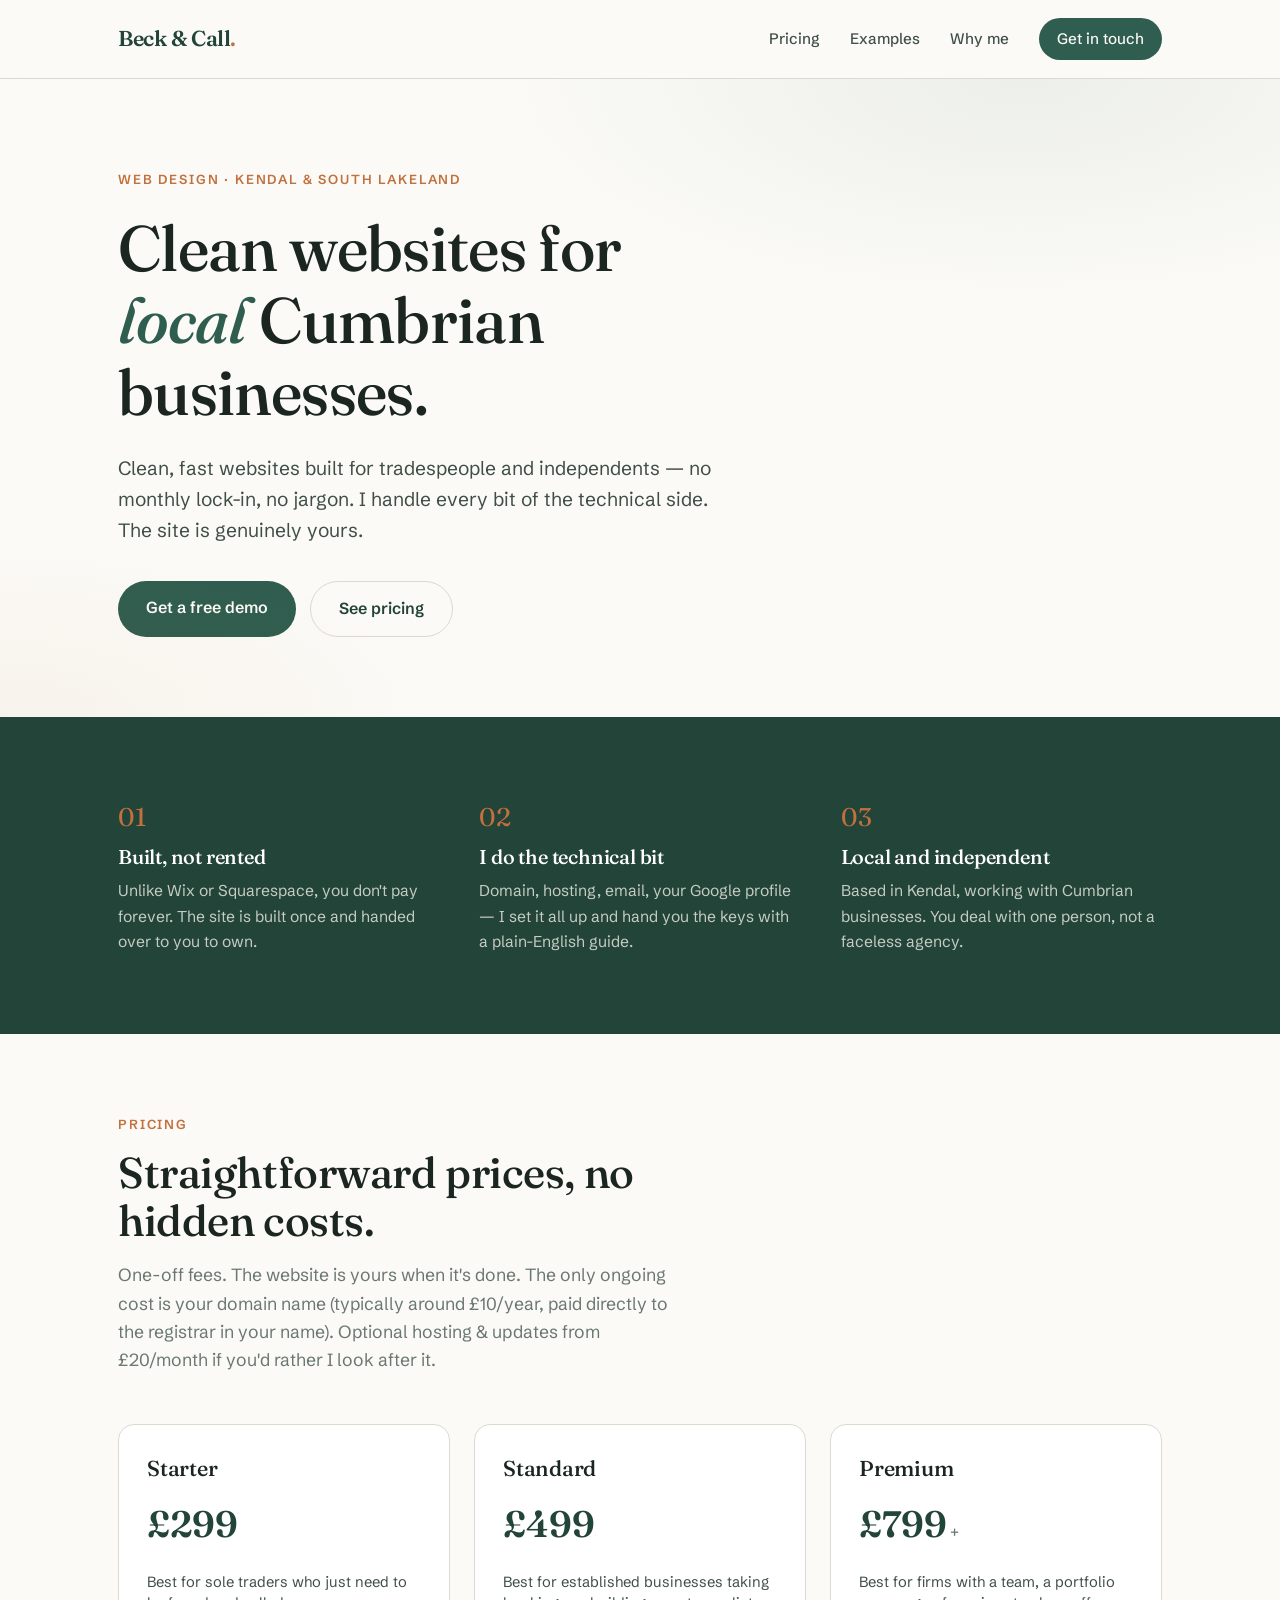
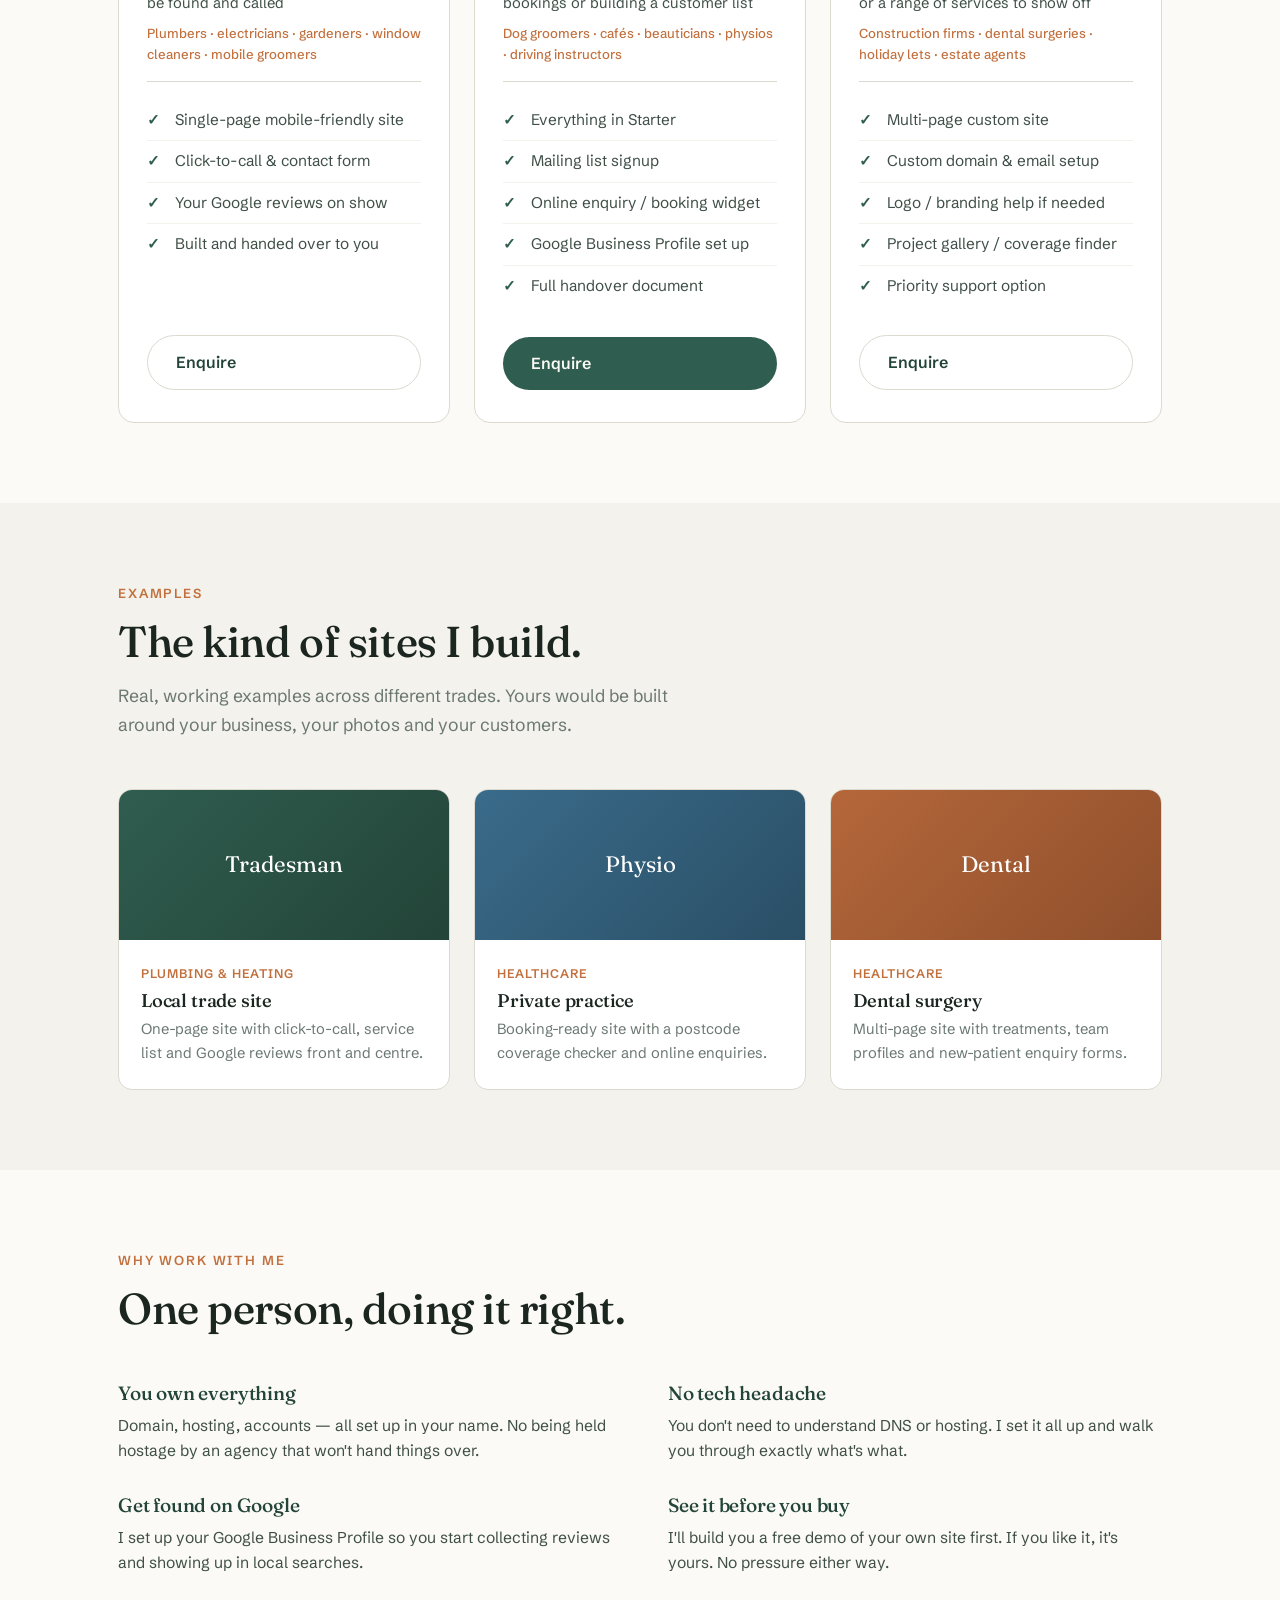
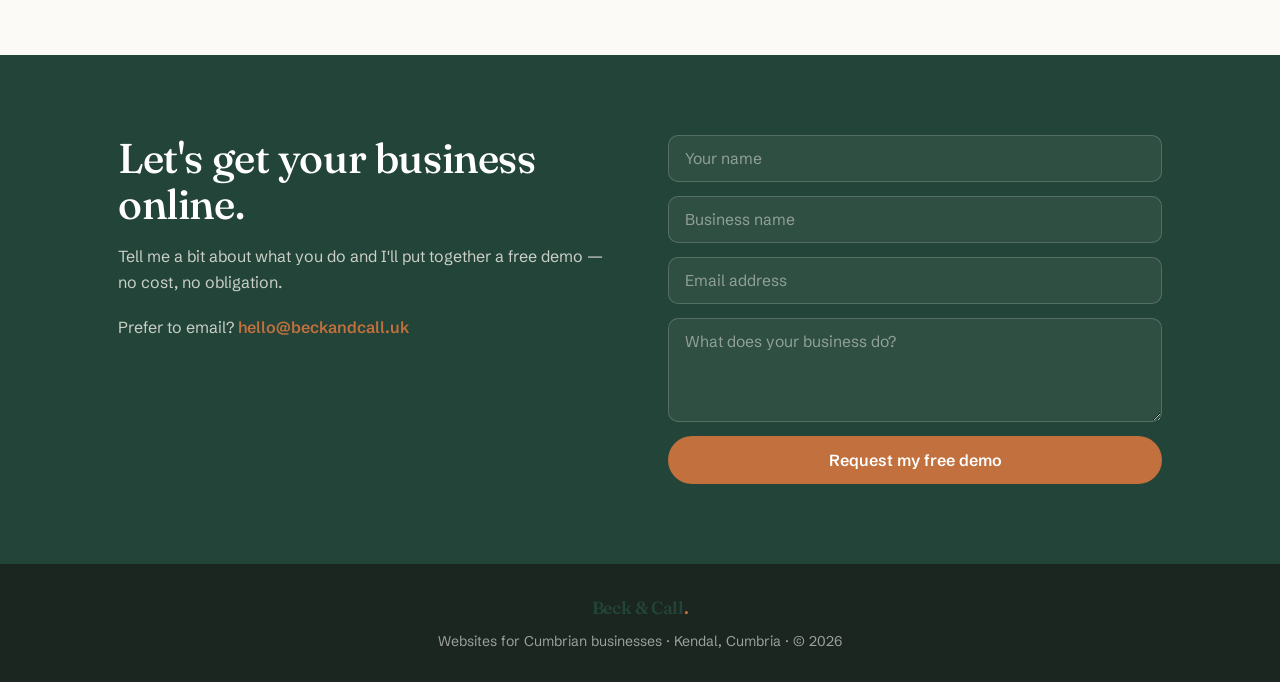
==== index.html @ ea6b113d "feat: deploy-ready for beckandcall.uk" ====
<!DOCTYPE html>
<html lang="en-GB">
<head>
<meta charset="UTF-8">
<meta name="viewport" content="width=device-width, initial-scale=1.0">
<title>Beck & Call — Websites for Cumbrian Businesses</title>
<link rel="preconnect" href="https://fonts.googleapis.com">
<link rel="preconnect" href="https://fonts.gstatic.com" crossorigin>
<link href="https://fonts.googleapis.com/css2?family=Fraunces:opsz,wght@9..144,400;9..144,500;9..144,600&family=Schibsted+Grotesk:wght@400;500;600&display=swap" rel="stylesheet">
<style>
  :root {
    --ink: #1c2620;
    --slate: #3f4f47;
    --stone: #6b7872;
    --mist: #f4f2ec;
    --paper: #fbfaf6;
    --moss: #2f5d4f;
    --moss-deep: #234438;
    --accent: #c2703d;
    --line: #dcd9cf;
  }
  * { margin: 0; padding: 0; box-sizing: border-box; }
  html { scroll-behavior: smooth; }
  body {
    font-family: 'Schibsted Grotesk', sans-serif;
    color: var(--ink);
    background: var(--paper);
    line-height: 1.6;
    -webkit-font-smoothing: antialiased;
  }
  .wrap { max-width: 1100px; margin: 0 auto; padding: 0 28px; }
  h1, h2, h3 { font-family: 'Fraunces', serif; font-weight: 500; line-height: 1.12; letter-spacing: -0.01em; }

  /* Nav */
  nav {
    position: sticky; top: 0; z-index: 50;
    background: rgba(251,250,246,0.86);
    backdrop-filter: blur(10px);
    border-bottom: 1px solid var(--line);
  }
  .nav-inner { display: flex; justify-content: space-between; align-items: center; padding: 18px 28px; max-width: 1100px; margin: 0 auto; }
  .logo { font-family: 'Fraunces', serif; font-size: 1.35rem; font-weight: 600; color: var(--moss-deep); letter-spacing: -0.02em; }
  .logo span { color: var(--accent); }
  .nav-links { display: flex; gap: 30px; align-items: center; }
  .nav-links a { color: var(--slate); text-decoration: none; font-size: 0.95rem; font-weight: 500; transition: color .2s; }
  .nav-links a:hover { color: var(--moss); }
  .nav-cta { background: var(--moss); color: var(--paper) !important; padding: 9px 18px; border-radius: 100px; }
  .nav-cta:hover { background: var(--moss-deep); color: #fff !important; }
  @media (max-width: 720px){ .nav-links a:not(.nav-cta){ display:none; } }

  /* Hero */
  .hero { padding: 90px 0 80px; position: relative; overflow: hidden; }
  .hero::before {
    content:''; position:absolute; inset:0;
    background:
      radial-gradient(ellipse 60% 50% at 80% 0%, rgba(47,93,79,0.07), transparent 70%),
      radial-gradient(ellipse 50% 40% at 0% 100%, rgba(194,112,61,0.06), transparent 70%);
    pointer-events:none;
  }
  .eyebrow { font-size: 0.82rem; font-weight: 600; letter-spacing: 0.14em; text-transform: uppercase; color: var(--accent); margin-bottom: 22px; }
  .hero h1 { font-size: clamp(2.4rem, 6vw, 4rem); max-width: 14ch; margin-bottom: 26px; color: var(--ink); }
  .hero h1 em { font-style: italic; color: var(--moss); }
  .hero p { font-size: 1.2rem; color: var(--slate); max-width: 52ch; margin-bottom: 36px; }
  .btn-row { display: flex; gap: 14px; flex-wrap: wrap; }
  .btn {
    display: inline-block; padding: 14px 28px; border-radius: 100px;
    font-weight: 600; font-size: 1rem; text-decoration: none; transition: all .2s; cursor: pointer; border: none;
  }
  .btn-primary { background: var(--moss); color: var(--paper); }
  .btn-primary:hover { background: var(--moss-deep); transform: translateY(-1px); }
  .btn-ghost { background: transparent; color: var(--moss-deep); border: 1.5px solid var(--line); }
  .btn-ghost:hover { border-color: var(--moss); }

  /* Section base */
  section { padding: 80px 0; }
  .section-head { max-width: 56ch; margin-bottom: 50px; }
  .section-head .eyebrow { margin-bottom: 14px; }
  .section-head h2 { font-size: clamp(1.9rem, 4vw, 2.7rem); margin-bottom: 16px; }
  .section-head p { font-size: 1.1rem; color: var(--stone); }

  /* Pitch strip */
  .pitch { background: var(--moss-deep); color: var(--mist); }
  .pitch .grid { display: grid; grid-template-columns: repeat(3, 1fr); gap: 40px; }
  .pitch h3 { font-size: 1.25rem; color: #fff; margin-bottom: 10px; }
  .pitch p { color: rgba(244,242,236,0.78); font-size: 0.98rem; }
  .pitch .num { font-family:'Fraunces',serif; font-size: 1.6rem; color: var(--accent); margin-bottom: 8px; display:block; }
  @media (max-width: 720px){ .pitch .grid{ grid-template-columns:1fr; gap:30px; } }

  /* Tiers */
  .tiers { display: grid; grid-template-columns: repeat(3,1fr); gap: 24px; }
  .tier {
    background: #fff; border: 1px solid var(--line); border-radius: 16px; padding: 32px 28px;
    display: flex; flex-direction: column; transition: transform .2s, box-shadow .2s;
  }
  .tier:hover { transform: translateY(-4px); box-shadow: 0 18px 40px -22px rgba(35,68,56,0.4); }
  .tier h3 { font-size: 1.35rem; margin-bottom: 6px; }
  .tier .price { font-family:'Fraunces',serif; font-size: 2.3rem; font-weight:600; color: var(--moss-deep); margin: 8px 0 4px; }
  .tier .price small { font-size: 0.9rem; color: var(--stone); font-family:'Schibsted Grotesk',sans-serif; font-weight:500; }
  .tier .best-for { font-size: 0.92rem; color: var(--slate); margin: 14px 0 8px; line-height:1.45; }
  .tier .examples-line { font-size: 0.82rem; color: var(--accent); font-weight:500; padding-bottom: 16px; border-bottom: 1px solid var(--line); }
  .tier ul { list-style: none; margin: 18px 0 28px; flex-grow:1; }
  .tier li { padding: 8px 0 8px 28px; position: relative; font-size: 0.96rem; color: var(--slate); border-bottom: 1px solid var(--mist); }
  .tier li:last-child { border-bottom: none; }
  .tier li::before { content:'✓'; position:absolute; left:0; color: var(--moss); font-weight:700; }
  @media (max-width: 860px){ .tiers{ grid-template-columns:1fr; } }

  /* Examples */
  .examples { background: var(--mist); }
  .ex-grid { display: grid; grid-template-columns: repeat(3,1fr); gap: 24px; }
  .ex {
    background:#fff; border-radius:14px; overflow:hidden; border:1px solid var(--line);
    text-decoration:none; color:inherit; transition: transform .2s, box-shadow .2s;
  }
  .ex:hover { transform: translateY(-4px); box-shadow: 0 18px 40px -22px rgba(35,68,56,0.4); }
  .ex .thumb { height: 150px; display:flex; align-items:center; justify-content:center; font-family:'Fraunces',serif; font-size:1.4rem; color:#fff; }
  .ex:nth-child(1) .thumb { background: linear-gradient(135deg, #2f5d4f, #234438); }
  .ex:nth-child(2) .thumb { background: linear-gradient(135deg, #3a6b8a, #2a4f66); }
  .ex:nth-child(3) .thumb { background: linear-gradient(135deg, #b5673a, #8f4f2c); }
  .ex .body { padding: 20px 22px 24px; }
  .ex .tag { font-size:0.78rem; font-weight:600; letter-spacing:0.08em; text-transform:uppercase; color:var(--accent); }
  .ex h3 { font-size:1.15rem; margin:6px 0 6px; }
  .ex p { font-size:0.92rem; color:var(--stone); }
  @media (max-width: 860px){ .ex-grid{ grid-template-columns:1fr; } }

  /* Why me */
  .why-grid { display:grid; grid-template-columns: repeat(2,1fr); gap: 32px 56px; }
  .why-item h3 { font-size:1.2rem; margin-bottom:8px; color:var(--moss-deep); }
  .why-item p { color: var(--slate); font-size:0.98rem; }
  @media (max-width: 720px){ .why-grid{ grid-template-columns:1fr; } }

  /* Contact */
  .contact { background: var(--moss-deep); color: var(--mist); }
  .contact-inner { display:grid; grid-template-columns: 1fr 1fr; gap: 56px; align-items:start; }
  .contact h2 { color:#fff; font-size: clamp(1.9rem,4vw,2.6rem); margin-bottom:16px; }
  .contact p { color: rgba(244,242,236,0.8); margin-bottom: 20px; }
  .contact a.mail { color: var(--accent); text-decoration:none; font-weight:600; }
  form { display:flex; flex-direction:column; gap:14px; }
  form input, form textarea {
    background: rgba(255,255,255,0.06); border:1px solid rgba(255,255,255,0.18); border-radius:10px;
    padding:13px 16px; color:#fff; font-family:inherit; font-size:0.98rem;
  }
  form input::placeholder, form textarea::placeholder { color: rgba(244,242,236,0.5); }
  form input:focus, form textarea:focus { outline:none; border-color: var(--accent); }
  form button { background: var(--accent); color:#fff; padding:14px; border:none; border-radius:100px; font-weight:600; font-size:1rem; cursor:pointer; font-family:inherit; transition: background .2s; }
  form button:hover { background:#a85c2f; }
  @media (max-width: 720px){ .contact-inner{ grid-template-columns:1fr; gap:36px; } }

  footer { background: var(--ink); color: rgba(244,242,236,0.6); text-align:center; padding: 30px; font-size:0.88rem; }
  footer .logo { font-size:1.1rem; display:block; margin-bottom:8px; }
</style>
</head>
<body>

<nav>
  <div class="nav-inner">
    <div class="logo">Beck &amp; Call<span>.</span></div>
    <div class="nav-links">
      <a href="#pricing">Pricing</a>
      <a href="#work">Examples</a>
      <a href="#why">Why me</a>
      <a href="#contact" class="nav-cta">Get in touch</a>
    </div>
  </div>
</nav>

<header class="hero">
  <div class="wrap">
    <div class="eyebrow">Web design · Kendal &amp; South Lakeland</div>
    <h1>Clean websites for <em>local</em> Cumbrian businesses.</h1>
    <p>Clean, fast websites built for tradespeople and independents — no monthly lock-in, no jargon. I handle every bit of the technical side. The site is genuinely yours.</p>
    <div class="btn-row">
      <a href="#contact" class="btn btn-primary">Get a free demo</a>
      <a href="#pricing" class="btn btn-ghost">See pricing</a>
    </div>
  </div>
</header>

<section class="pitch">
  <div class="wrap">
    <div class="grid">
      <div>
        <span class="num">01</span>
        <h3>Built, not rented</h3>
        <p>Unlike Wix or Squarespace, you don't pay forever. The site is built once and handed over to you to own.</p>
      </div>
      <div>
        <span class="num">02</span>
        <h3>I do the technical bit</h3>
        <p>Domain, hosting, email, your Google profile — I set it all up and hand you the keys with a plain-English guide.</p>
      </div>
      <div>
        <span class="num">03</span>
        <h3>Local and independent</h3>
        <p>Based in Kendal, working with Cumbrian businesses. You deal with one person, not a faceless agency.</p>
      </div>
    </div>
  </div>
</section>

<section id="pricing">
  <div class="wrap">
    <div class="section-head">
      <div class="eyebrow">Pricing</div>
      <h2>Straightforward prices, no hidden costs.</h2>
      <p>One-off fees. The website is yours when it's done. The only ongoing cost is your domain name (typically around £10/year, paid directly to the registrar in your name). Optional hosting &amp; updates from £20/month if you'd rather I look after it.</p>
    </div>
    <div class="tiers">
      <div class="tier">
        <h3>Starter</h3>
        <div class="price">£299</div>
        <div class="best-for">Best for sole traders who just need to be found and called</div>
        <p class="examples-line">Plumbers · electricians · gardeners · window cleaners · mobile groomers</p>
        <ul>
          <li>Single-page mobile-friendly site</li>
          <li>Click-to-call &amp; contact form</li>
          <li>Your Google reviews on show</li>
          <li>Built and handed over to you</li>
        </ul>
        <a href="#contact" class="btn btn-ghost">Enquire</a>
      </div>
      <div class="tier">
        <h3>Standard</h3>
        <div class="price">£499</div>
        <div class="best-for">Best for established businesses taking bookings or building a customer list</div>
        <p class="examples-line">Dog groomers · cafés · beauticians · physios · driving instructors</p>
        <ul>
          <li>Everything in Starter</li>
          <li>Mailing list signup</li>
          <li>Online enquiry / booking widget</li>
          <li>Google Business Profile set up</li>
          <li>Full handover document</li>
        </ul>
        <a href="#contact" class="btn btn-primary">Enquire</a>
      </div>
      <div class="tier">
        <h3>Premium</h3>
        <div class="price">£799<small> +</small></div>
        <div class="best-for">Best for firms with a team, a portfolio or a range of services to show off</div>
        <p class="examples-line">Construction firms · dental surgeries · holiday lets · estate agents</p>
        <ul>
          <li>Multi-page custom site</li>
          <li>Custom domain &amp; email setup</li>
          <li>Logo / branding help if needed</li>
          <li>Project gallery / coverage finder</li>
          <li>Priority support option</li>
        </ul>
        <a href="#contact" class="btn btn-ghost">Enquire</a>
      </div>
    </div>
  </div>
</section>

<section id="work" class="examples">
  <div class="wrap">
    <div class="section-head">
      <div class="eyebrow">Examples</div>
      <h2>The kind of sites I build.</h2>
      <p>Real, working examples across different trades. Yours would be built around your business, your photos and your customers.</p>
    </div>
    <div class="ex-grid">
      <a href="#" class="ex">
        <div class="thumb">Tradesman</div>
        <div class="body">
          <span class="tag">Plumbing &amp; Heating</span>
          <h3>Local trade site</h3>
          <p>One-page site with click-to-call, service list and Google reviews front and centre.</p>
        </div>
      </a>
      <a href="https://homestepphysio.co.uk" class="ex">
        <div class="thumb">Physio</div>
        <div class="body">
          <span class="tag">Healthcare</span>
          <h3>Private practice</h3>
          <p>Booking-ready site with a postcode coverage checker and online enquiries.</p>
        </div>
      </a>
      <a href="#" class="ex">
        <div class="thumb">Dental</div>
        <div class="body">
          <span class="tag">Healthcare</span>
          <h3>Dental surgery</h3>
          <p>Multi-page site with treatments, team profiles and new-patient enquiry forms.</p>
        </div>
      </a>
    </div>
  </div>
</section>

<section id="why">
  <div class="wrap">
    <div class="section-head">
      <div class="eyebrow">Why work with me</div>
      <h2>One person, doing it right.</h2>
    </div>
    <div class="why-grid">
      <div class="why-item">
        <h3>You own everything</h3>
        <p>Domain, hosting, accounts — all set up in your name. No being held hostage by an agency that won't hand things over.</p>
      </div>
      <div class="why-item">
        <h3>No tech headache</h3>
        <p>You don't need to understand DNS or hosting. I set it all up and walk you through exactly what's what.</p>
      </div>
      <div class="why-item">
        <h3>Get found on Google</h3>
        <p>I set up your Google Business Profile so you start collecting reviews and showing up in local searches.</p>
      </div>
      <div class="why-item">
        <h3>See it before you buy</h3>
        <p>I'll build you a free demo of your own site first. If you like it, it's yours. No pressure either way.</p>
      </div>
    </div>
  </div>
</section>

<section id="contact" class="contact">
  <div class="wrap">
    <div class="contact-inner">
      <div>
        <h2>Let's get your business online.</h2>
        <p>Tell me a bit about what you do and I'll put together a free demo — no cost, no obligation.</p>
        <p>Prefer to email? <a href="mailto:hello@beckandcall.uk" class="mail">hello@beckandcall.uk</a></p>
      </div>
      <form action="https://formspree.io/f/mjgzqvgj" method="POST">
        <input type="text" name="name" placeholder="Your name" required>
        <input type="text" name="business" placeholder="Business name" required>
        <input type="email" name="email" placeholder="Email address" required>
        <textarea name="message" rows="4" placeholder="What does your business do?" required></textarea>
        <button type="submit">Request my free demo</button>
      </form>
    </div>
  </div>
</section>

<footer>
  <span class="logo">Beck &amp; Call<span style="color:var(--accent)">.</span></span>
  Websites for Cumbrian businesses · Kendal, Cumbria · © 2026
</footer>

</body>
</html>
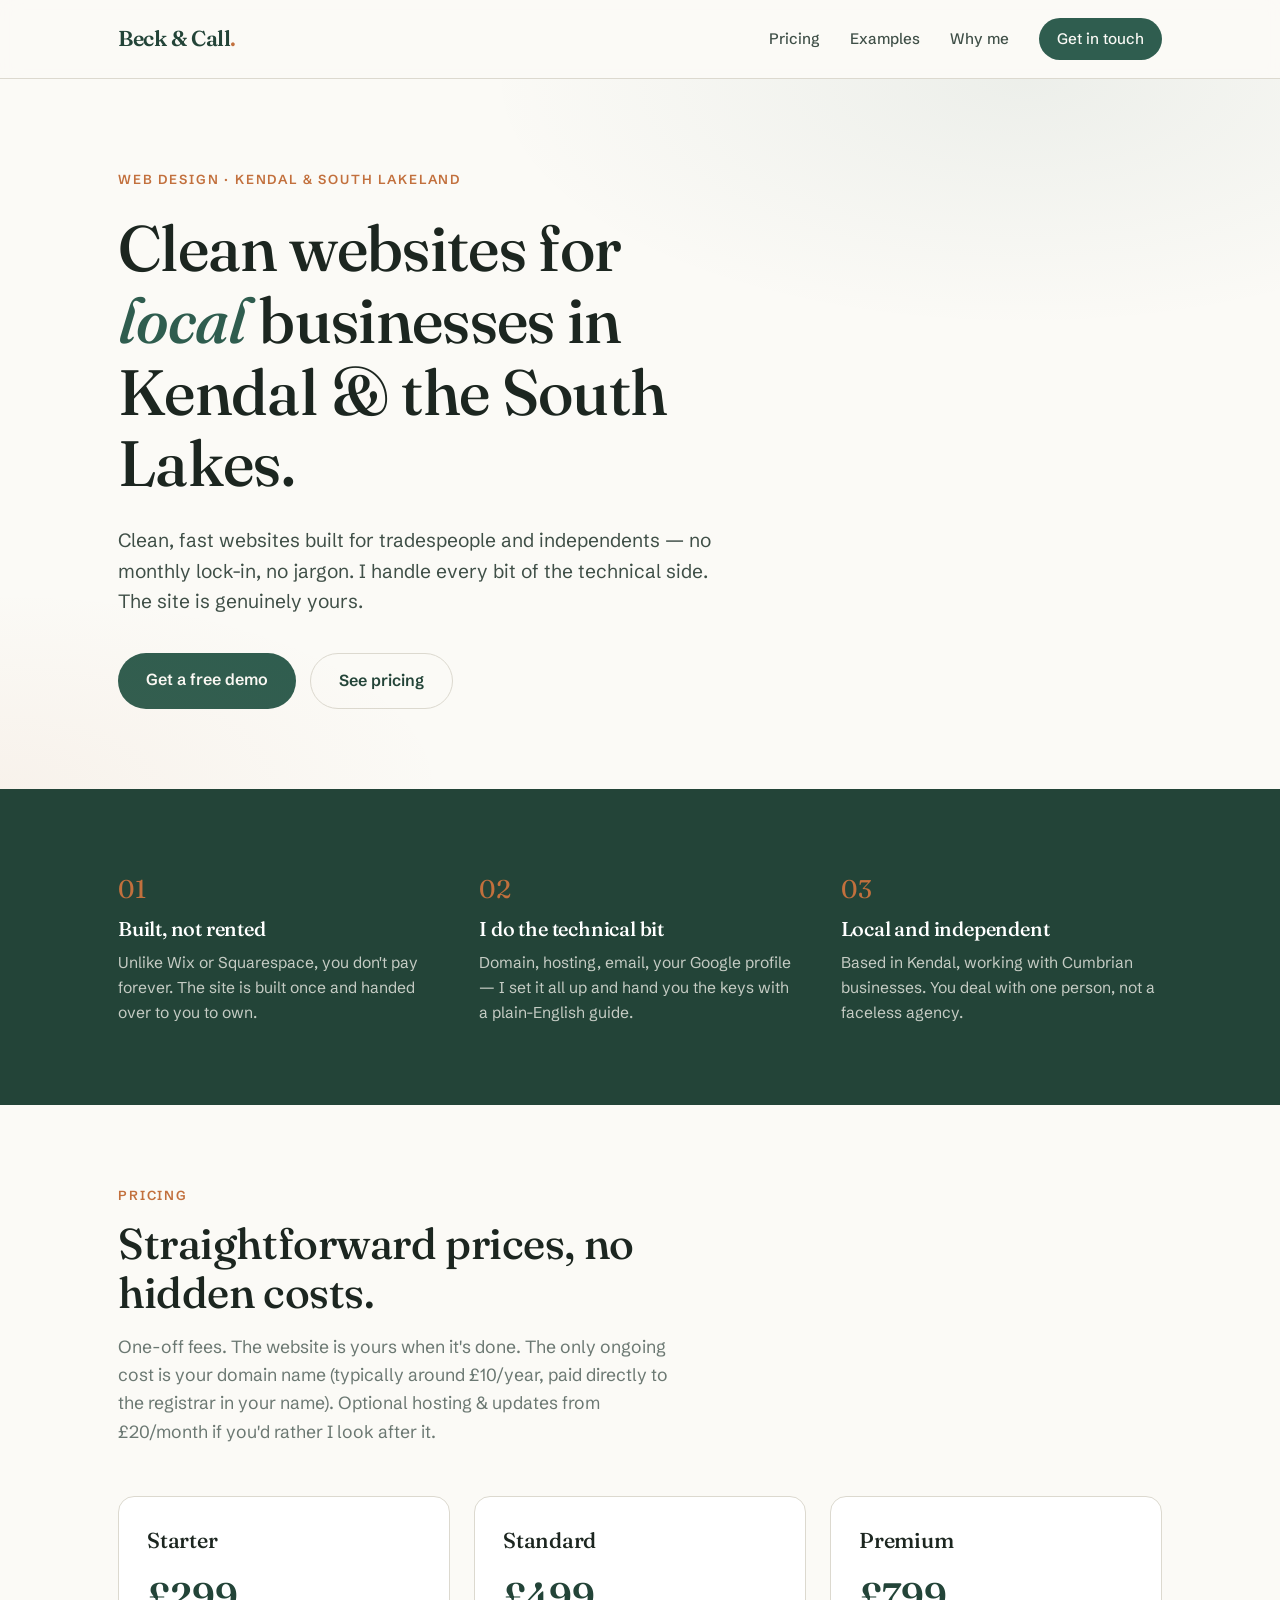
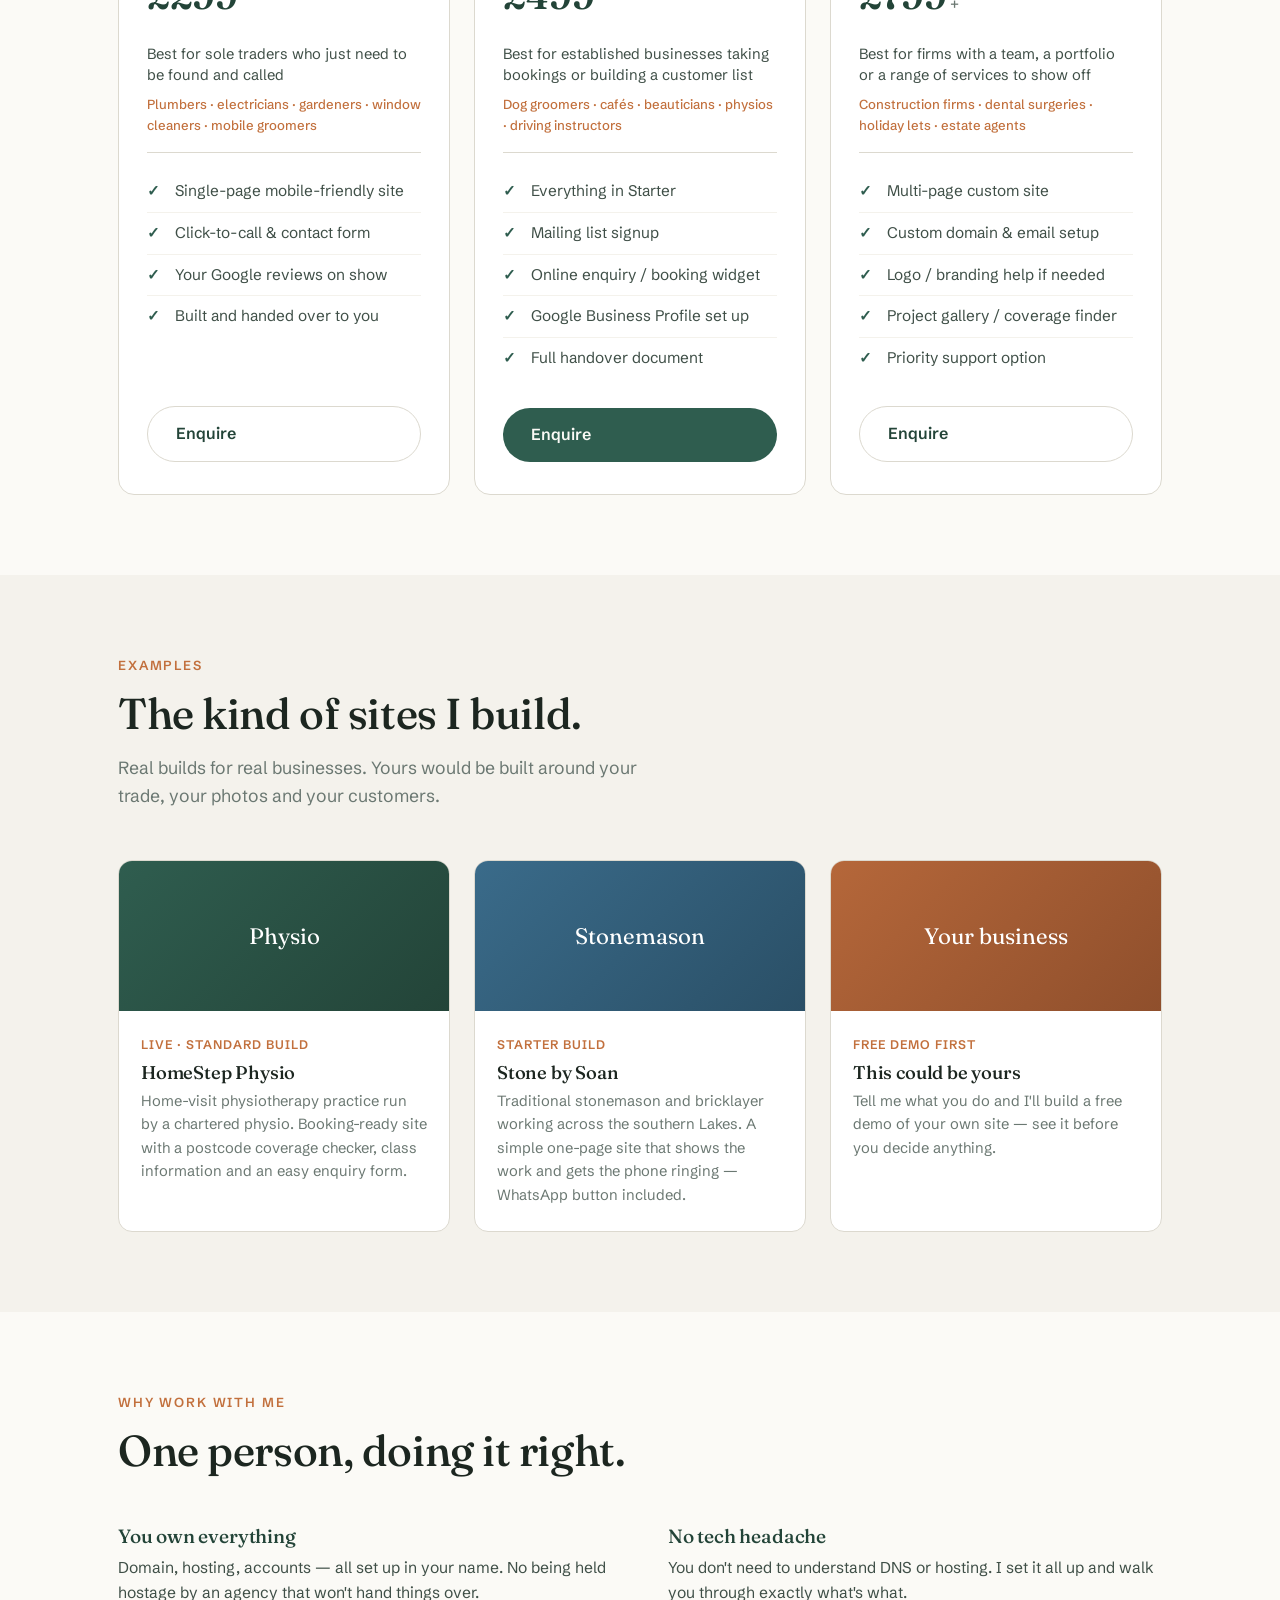
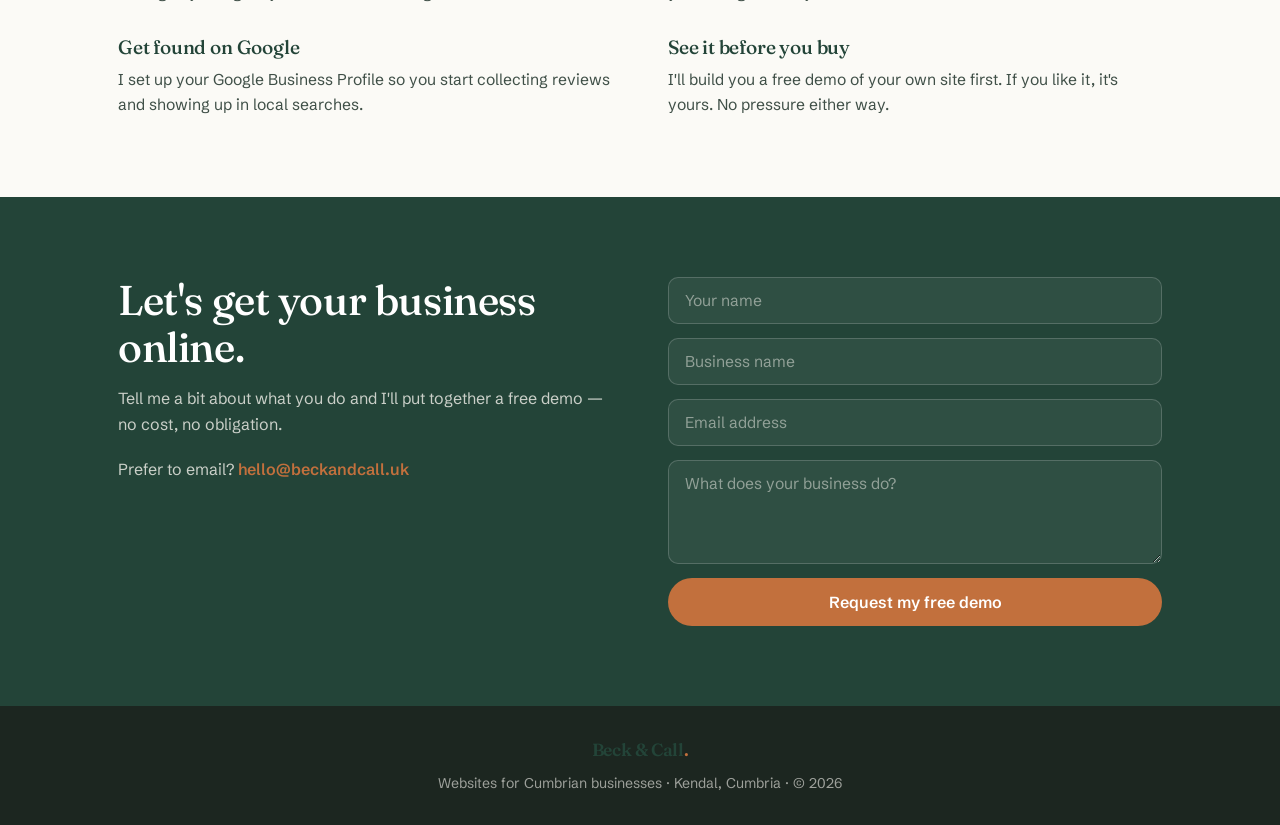
==== commit a05fa72e: "feat: real client examples + local-search metadata, sitemap, robots HomeStep Physio (live) and Stone" ====
--- a/index.html
+++ b/index.html
@@ -3,7 +3,38 @@
 <head>
 <meta charset="UTF-8">
 <meta name="viewport" content="width=device-width, initial-scale=1.0">
-<title>Beck & Call — Websites for Cumbrian Businesses</title>
+<title>Web Designer in Kendal — Small Business Websites | Beck & Call</title>
+<meta name="description" content="Independent web designer in Kendal building clean, fast websites for small businesses across South Lakeland and Cumbria. One-off prices from £299, no monthly lock-in — the site is yours to keep.">
+
+<!-- Open Graph / Twitter (no og:image yet — see session report open items) -->
+<meta property="og:type" content="website">
+<meta property="og:url" content="https://beckandcall.uk/">
+<meta property="og:site_name" content="Beck &amp; Call">
+<meta property="og:title" content="Web Designer in Kendal — Small Business Websites | Beck &amp; Call">
+<meta property="og:description" content="Clean, fast websites for small businesses across Kendal, South Lakeland and Cumbria. One-off prices, no monthly lock-in — the site is yours to keep.">
+<meta property="og:locale" content="en_GB">
+<meta name="twitter:card" content="summary">
+
+<script type="application/ld+json">
+{
+  "@context": "https://schema.org",
+  "@type": "ProfessionalService",
+  "name": "Beck & Call",
+  "description": "Independent web design for small local businesses — clean, fast websites built once and handed over to you to own outright.",
+  "url": "https://beckandcall.uk/",
+  "email": "hello@beckandcall.uk",
+  "priceRange": "£299-£799+",
+  "address": {
+    "@type": "PostalAddress",
+    "addressLocality": "Kendal",
+    "addressRegion": "Cumbria",
+    "addressCountry": "GB"
+  },
+  "areaServed": ["Kendal", "South Lakeland", "Cumbria"],
+  "serviceType": ["Web design", "Small business websites", "Google Business Profile setup"]
+}
+</script>
+
 <link rel="preconnect" href="https://fonts.googleapis.com">
 <link rel="preconnect" href="https://fonts.gstatic.com" crossorigin>
 <link href="https://fonts.googleapis.com/css2?family=Fraunces:opsz,wght@9..144,400;9..144,500;9..144,600&family=Schibsted+Grotesk:wght@400;500;600&display=swap" rel="stylesheet">
@@ -166,7 +197,7 @@
 <header class="hero">
   <div class="wrap">
     <div class="eyebrow">Web design · Kendal &amp; South Lakeland</div>
-    <h1>Clean websites for <em>local</em> Cumbrian businesses.</h1>
+    <h1>Clean websites for <em>local</em> businesses in Kendal &amp; the South Lakes.</h1>
     <p>Clean, fast websites built for tradespeople and independents — no monthly lock-in, no jargon. I handle every bit of the technical side. The site is genuinely yours.</p>
     <div class="btn-row">
       <a href="#contact" class="btn btn-primary">Get a free demo</a>
@@ -255,31 +286,31 @@
     <div class="section-head">
       <div class="eyebrow">Examples</div>
       <h2>The kind of sites I build.</h2>
-      <p>Real, working examples across different trades. Yours would be built around your business, your photos and your customers.</p>
+      <p>Real builds for real businesses. Yours would be built around your trade, your photos and your customers.</p>
     </div>
     <div class="ex-grid">
-      <a href="#" class="ex">
-        <div class="thumb">Tradesman</div>
+      <a href="https://homestepphysio.co.uk" class="ex" target="_blank" rel="noopener">
+        <div class="thumb">Physio</div>
         <div class="body">
-          <span class="tag">Plumbing &amp; Heating</span>
-          <h3>Local trade site</h3>
-          <p>One-page site with click-to-call, service list and Google reviews front and centre.</p>
+          <span class="tag">Live · Standard build</span>
+          <h3>HomeStep Physio</h3>
+          <p>Home-visit physiotherapy practice run by a chartered physio. Booking-ready site with a postcode coverage checker, class information and an easy enquiry form.</p>
         </div>
       </a>
-      <a href="https://homestepphysio.co.uk" class="ex">
-        <div class="thumb">Physio</div>
+      <div class="ex">
+        <div class="thumb">Stonemason</div>
         <div class="body">
-          <span class="tag">Healthcare</span>
-          <h3>Private practice</h3>
-          <p>Booking-ready site with a postcode coverage checker and online enquiries.</p>
+          <span class="tag">Starter build</span>
+          <h3>Stone by Soan</h3>
+          <p>Traditional stonemason and bricklayer working across the southern Lakes. A simple one-page site that shows the work and gets the phone ringing — WhatsApp button included.</p>
         </div>
-      </a>
-      <a href="#" class="ex">
-        <div class="thumb">Dental</div>
+      </div>
+      <a href="#contact" class="ex">
+        <div class="thumb">Your business</div>
         <div class="body">
-          <span class="tag">Healthcare</span>
-          <h3>Dental surgery</h3>
-          <p>Multi-page site with treatments, team profiles and new-patient enquiry forms.</p>
+          <span class="tag">Free demo first</span>
+          <h3>This could be yours</h3>
+          <p>Tell me what you do and I'll build a free demo of your own site — see it before you decide anything.</p>
         </div>
       </a>
     </div>
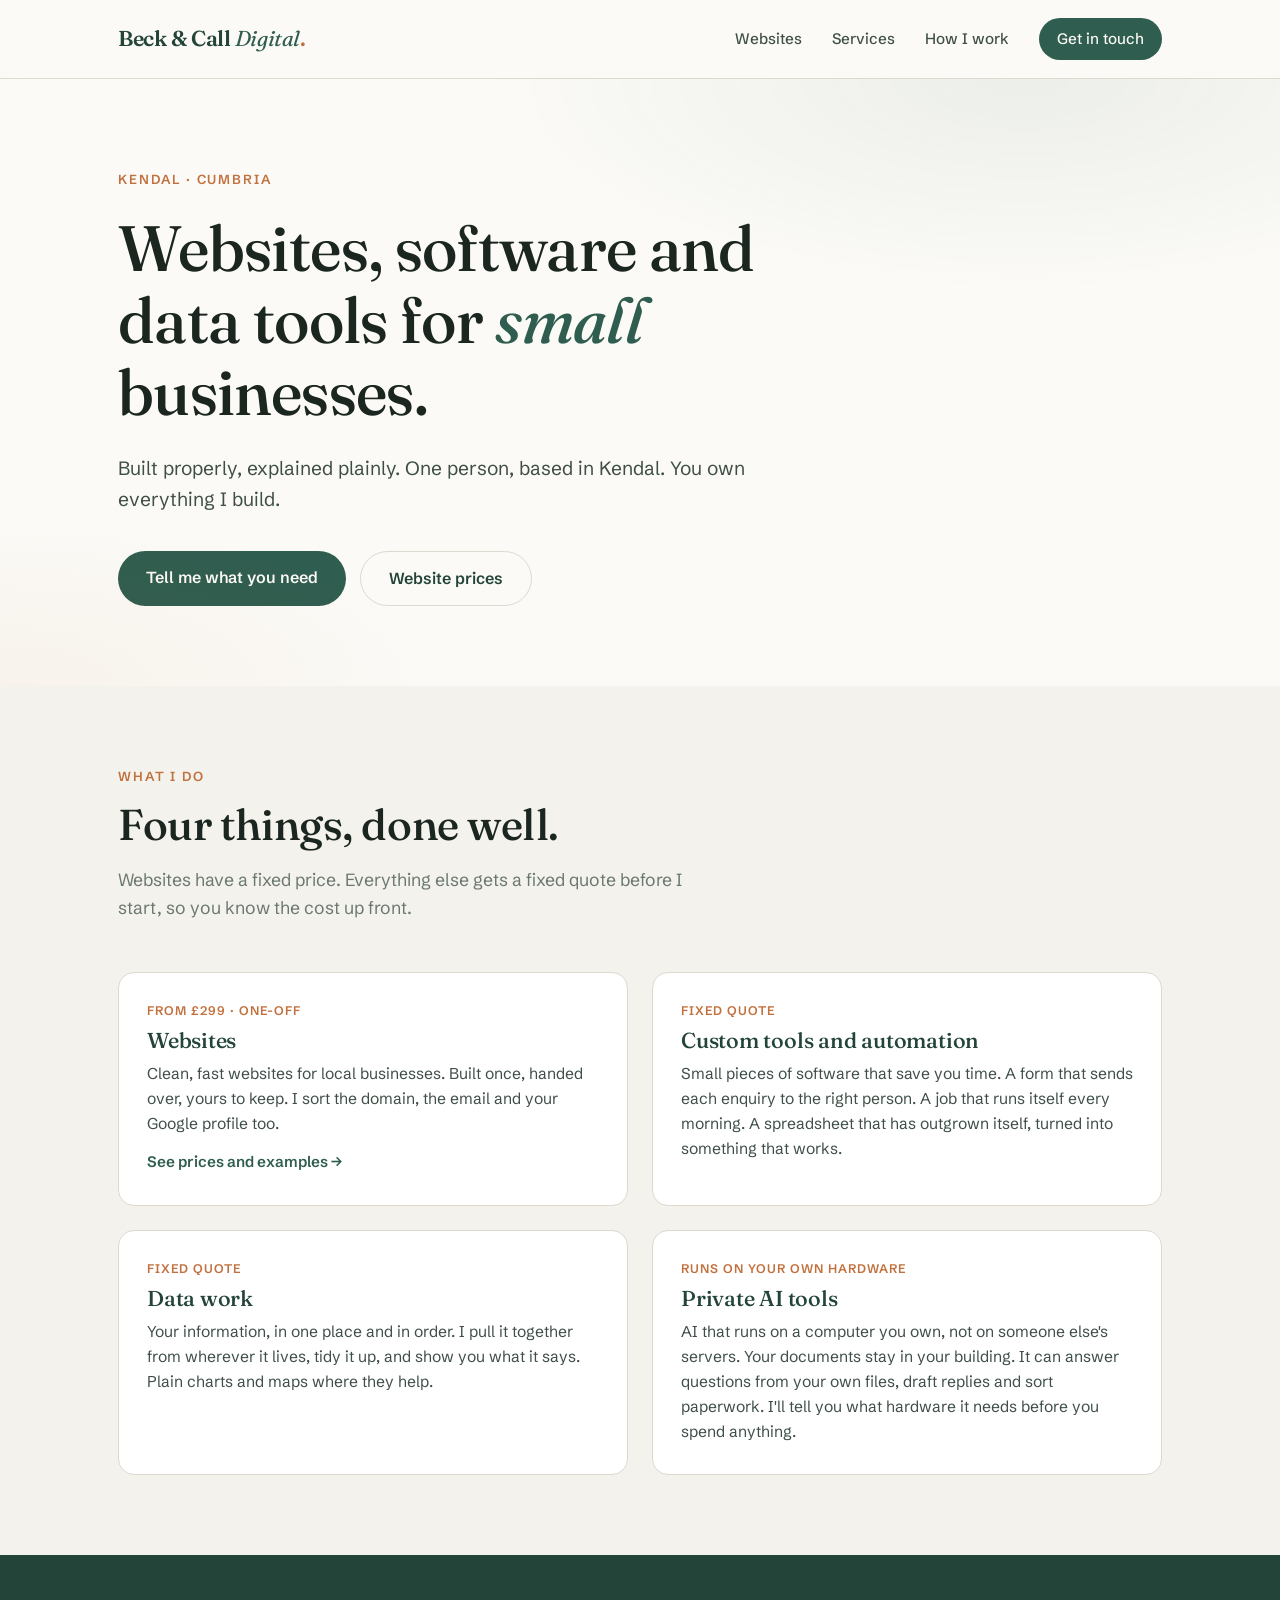
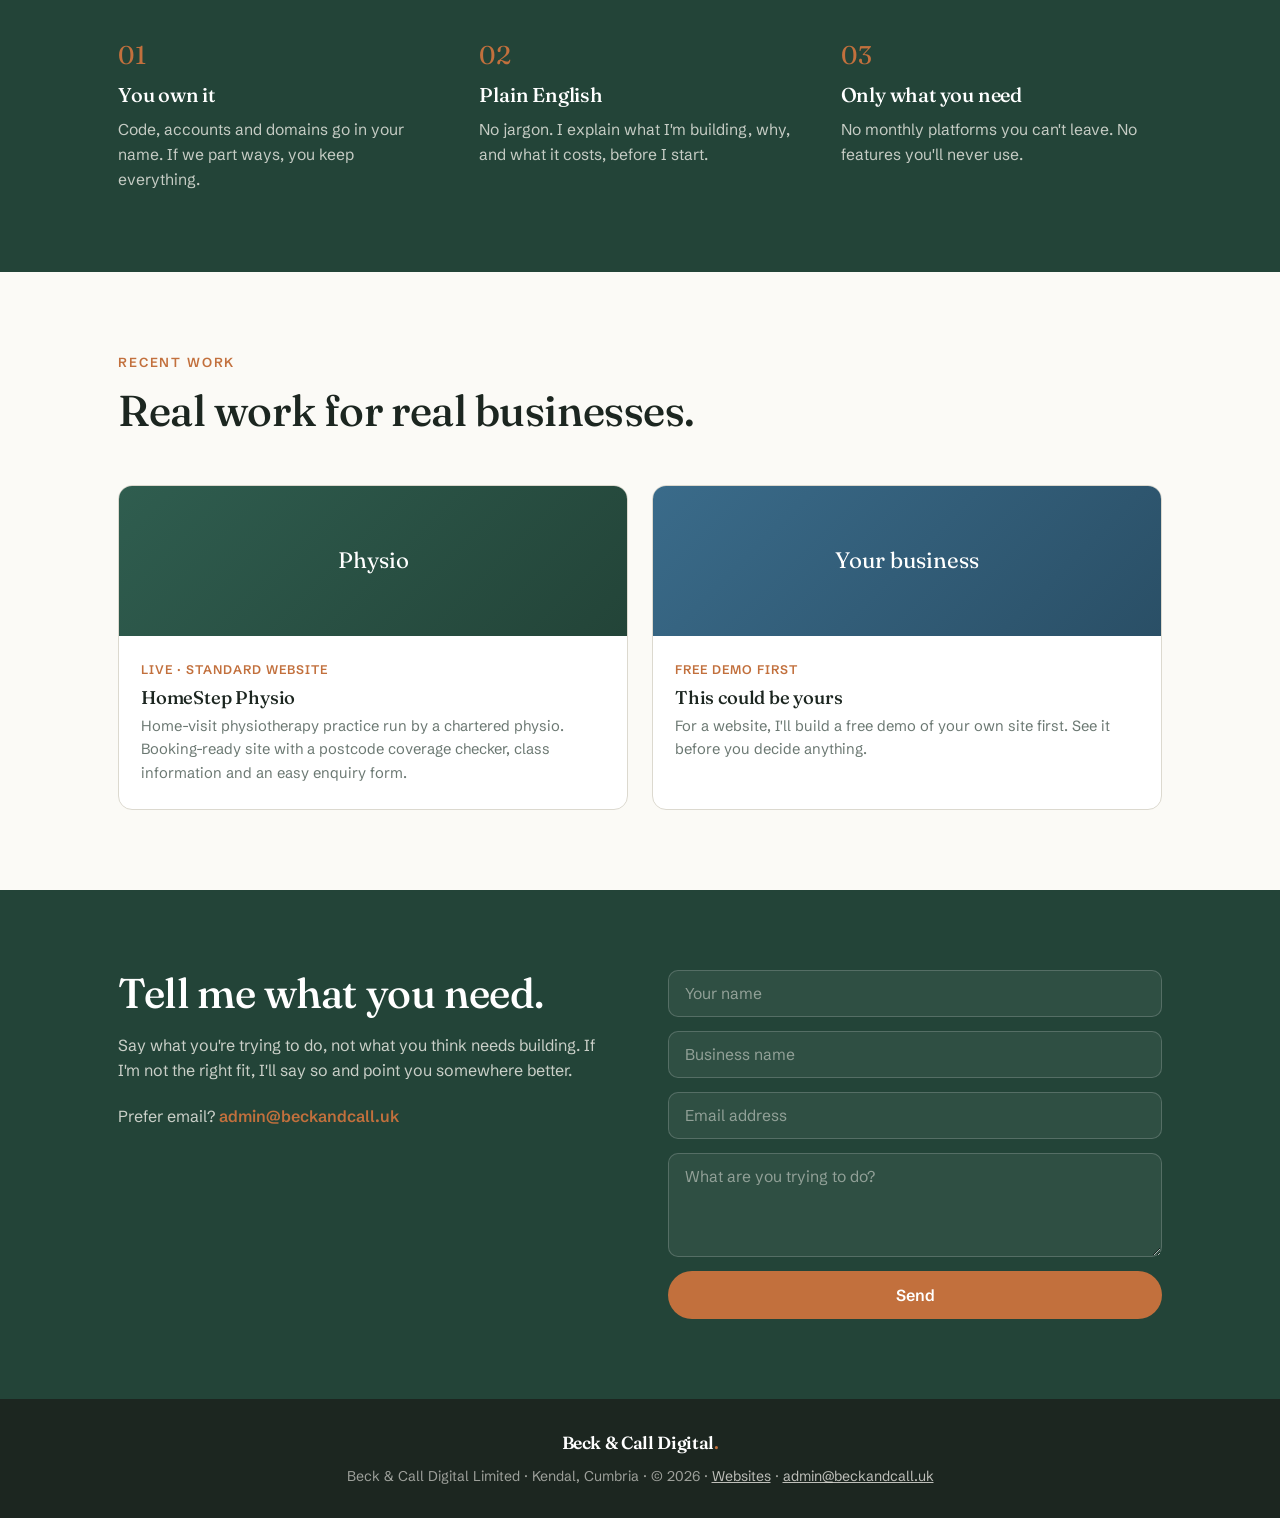
==== commit 08b034e1: "feat: reposition as Beck & Call Digital New homepage built around four service lines: websites, cust" ====
--- a/index.html
+++ b/index.html
@@ -3,15 +3,15 @@
 <head>
 <meta charset="UTF-8">
 <meta name="viewport" content="width=device-width, initial-scale=1.0">
-<title>Web Designer in Kendal — Small Business Websites | Beck & Call</title>
-<meta name="description" content="Independent web designer in Kendal building clean, fast websites for small businesses across South Lakeland and Cumbria. One-off prices from £299, no monthly lock-in — the site is yours to keep.">
+<title>Beck &amp; Call Digital — Websites, Software and Data Tools for Small Businesses, Kendal</title>
+<meta name="description" content="Websites, custom software, data work and private AI tools for small businesses in Kendal and Cumbria. Built properly, explained plainly. You own everything we build.">
+<link rel="canonical" href="https://beckandcall.uk/">
 
-<!-- Open Graph / Twitter (no og:image yet — see session report open items) -->
 <meta property="og:type" content="website">
 <meta property="og:url" content="https://beckandcall.uk/">
-<meta property="og:site_name" content="Beck &amp; Call">
-<meta property="og:title" content="Web Designer in Kendal — Small Business Websites | Beck &amp; Call">
-<meta property="og:description" content="Clean, fast websites for small businesses across Kendal, South Lakeland and Cumbria. One-off prices, no monthly lock-in — the site is yours to keep.">
+<meta property="og:site_name" content="Beck &amp; Call Digital">
+<meta property="og:title" content="Beck &amp; Call Digital — Websites, software and data tools for small businesses">
+<meta property="og:description" content="Built properly, explained plainly. Websites, custom tools, data work and private AI, from Kendal.">
 <meta property="og:locale" content="en_GB">
 <meta name="twitter:card" content="summary">
 
@@ -19,10 +19,11 @@
 {
   "@context": "https://schema.org",
   "@type": "ProfessionalService",
-  "name": "Beck & Call",
-  "description": "Independent web design for small local businesses — clean, fast websites built once and handed over to you to own outright.",
+  "name": "Beck & Call Digital",
+  "legalName": "Beck & Call Digital Limited",
+  "description": "Websites, custom software, data work and private AI tools for small businesses. Built properly, explained plainly.",
   "url": "https://beckandcall.uk/",
-  "email": "hello@beckandcall.uk",
+  "email": "admin@beckandcall.uk",
   "priceRange": "£299-£799+",
   "address": {
     "@type": "PostalAddress",
@@ -31,164 +32,24 @@
     "addressCountry": "GB"
   },
   "areaServed": ["Kendal", "South Lakeland", "Cumbria"],
-  "serviceType": ["Web design", "Small business websites", "Google Business Profile setup"]
+  "serviceType": ["Web design", "Small business websites", "Custom software", "Automation", "Data work", "Private AI tools"]
 }
 </script>
 
 <link rel="preconnect" href="https://fonts.googleapis.com">
 <link rel="preconnect" href="https://fonts.gstatic.com" crossorigin>
 <link href="https://fonts.googleapis.com/css2?family=Fraunces:opsz,wght@9..144,400;9..144,500;9..144,600&family=Schibsted+Grotesk:wght@400;500;600&display=swap" rel="stylesheet">
-<style>
-  :root {
-    --ink: #1c2620;
-    --slate: #3f4f47;
-    --stone: #6b7872;
-    --mist: #f4f2ec;
-    --paper: #fbfaf6;
-    --moss: #2f5d4f;
-    --moss-deep: #234438;
-    --accent: #c2703d;
-    --line: #dcd9cf;
-  }
-  * { margin: 0; padding: 0; box-sizing: border-box; }
-  html { scroll-behavior: smooth; }
-  body {
-    font-family: 'Schibsted Grotesk', sans-serif;
-    color: var(--ink);
-    background: var(--paper);
-    line-height: 1.6;
-    -webkit-font-smoothing: antialiased;
-  }
-  .wrap { max-width: 1100px; margin: 0 auto; padding: 0 28px; }
-  h1, h2, h3 { font-family: 'Fraunces', serif; font-weight: 500; line-height: 1.12; letter-spacing: -0.01em; }
-
-  /* Nav */
-  nav {
-    position: sticky; top: 0; z-index: 50;
-    background: rgba(251,250,246,0.86);
-    backdrop-filter: blur(10px);
-    border-bottom: 1px solid var(--line);
-  }
-  .nav-inner { display: flex; justify-content: space-between; align-items: center; padding: 18px 28px; max-width: 1100px; margin: 0 auto; }
-  .logo { font-family: 'Fraunces', serif; font-size: 1.35rem; font-weight: 600; color: var(--moss-deep); letter-spacing: -0.02em; }
-  .logo span { color: var(--accent); }
-  .nav-links { display: flex; gap: 30px; align-items: center; }
-  .nav-links a { color: var(--slate); text-decoration: none; font-size: 0.95rem; font-weight: 500; transition: color .2s; }
-  .nav-links a:hover { color: var(--moss); }
-  .nav-cta { background: var(--moss); color: var(--paper) !important; padding: 9px 18px; border-radius: 100px; }
-  .nav-cta:hover { background: var(--moss-deep); color: #fff !important; }
-  @media (max-width: 720px){ .nav-links a:not(.nav-cta){ display:none; } }
-
-  /* Hero */
-  .hero { padding: 90px 0 80px; position: relative; overflow: hidden; }
-  .hero::before {
-    content:''; position:absolute; inset:0;
-    background:
-      radial-gradient(ellipse 60% 50% at 80% 0%, rgba(47,93,79,0.07), transparent 70%),
-      radial-gradient(ellipse 50% 40% at 0% 100%, rgba(194,112,61,0.06), transparent 70%);
-    pointer-events:none;
-  }
-  .eyebrow { font-size: 0.82rem; font-weight: 600; letter-spacing: 0.14em; text-transform: uppercase; color: var(--accent); margin-bottom: 22px; }
-  .hero h1 { font-size: clamp(2.4rem, 6vw, 4rem); max-width: 14ch; margin-bottom: 26px; color: var(--ink); }
-  .hero h1 em { font-style: italic; color: var(--moss); }
-  .hero p { font-size: 1.2rem; color: var(--slate); max-width: 52ch; margin-bottom: 36px; }
-  .btn-row { display: flex; gap: 14px; flex-wrap: wrap; }
-  .btn {
-    display: inline-block; padding: 14px 28px; border-radius: 100px;
-    font-weight: 600; font-size: 1rem; text-decoration: none; transition: all .2s; cursor: pointer; border: none;
-  }
-  .btn-primary { background: var(--moss); color: var(--paper); }
-  .btn-primary:hover { background: var(--moss-deep); transform: translateY(-1px); }
-  .btn-ghost { background: transparent; color: var(--moss-deep); border: 1.5px solid var(--line); }
-  .btn-ghost:hover { border-color: var(--moss); }
-
-  /* Section base */
-  section { padding: 80px 0; }
-  .section-head { max-width: 56ch; margin-bottom: 50px; }
-  .section-head .eyebrow { margin-bottom: 14px; }
-  .section-head h2 { font-size: clamp(1.9rem, 4vw, 2.7rem); margin-bottom: 16px; }
-  .section-head p { font-size: 1.1rem; color: var(--stone); }
-
-  /* Pitch strip */
-  .pitch { background: var(--moss-deep); color: var(--mist); }
-  .pitch .grid { display: grid; grid-template-columns: repeat(3, 1fr); gap: 40px; }
-  .pitch h3 { font-size: 1.25rem; color: #fff; margin-bottom: 10px; }
-  .pitch p { color: rgba(244,242,236,0.78); font-size: 0.98rem; }
-  .pitch .num { font-family:'Fraunces',serif; font-size: 1.6rem; color: var(--accent); margin-bottom: 8px; display:block; }
-  @media (max-width: 720px){ .pitch .grid{ grid-template-columns:1fr; gap:30px; } }
-
-  /* Tiers */
-  .tiers { display: grid; grid-template-columns: repeat(3,1fr); gap: 24px; }
-  .tier {
-    background: #fff; border: 1px solid var(--line); border-radius: 16px; padding: 32px 28px;
-    display: flex; flex-direction: column; transition: transform .2s, box-shadow .2s;
-  }
-  .tier:hover { transform: translateY(-4px); box-shadow: 0 18px 40px -22px rgba(35,68,56,0.4); }
-  .tier h3 { font-size: 1.35rem; margin-bottom: 6px; }
-  .tier .price { font-family:'Fraunces',serif; font-size: 2.3rem; font-weight:600; color: var(--moss-deep); margin: 8px 0 4px; }
-  .tier .price small { font-size: 0.9rem; color: var(--stone); font-family:'Schibsted Grotesk',sans-serif; font-weight:500; }
-  .tier .best-for { font-size: 0.92rem; color: var(--slate); margin: 14px 0 8px; line-height:1.45; }
-  .tier .examples-line { font-size: 0.82rem; color: var(--accent); font-weight:500; padding-bottom: 16px; border-bottom: 1px solid var(--line); }
-  .tier ul { list-style: none; margin: 18px 0 28px; flex-grow:1; }
-  .tier li { padding: 8px 0 8px 28px; position: relative; font-size: 0.96rem; color: var(--slate); border-bottom: 1px solid var(--mist); }
-  .tier li:last-child { border-bottom: none; }
-  .tier li::before { content:'✓'; position:absolute; left:0; color: var(--moss); font-weight:700; }
-  @media (max-width: 860px){ .tiers{ grid-template-columns:1fr; } }
-
-  /* Examples */
-  .examples { background: var(--mist); }
-  .ex-grid { display: grid; grid-template-columns: repeat(3,1fr); gap: 24px; }
-  .ex {
-    background:#fff; border-radius:14px; overflow:hidden; border:1px solid var(--line);
-    text-decoration:none; color:inherit; transition: transform .2s, box-shadow .2s;
-  }
-  .ex:hover { transform: translateY(-4px); box-shadow: 0 18px 40px -22px rgba(35,68,56,0.4); }
-  .ex .thumb { height: 150px; display:flex; align-items:center; justify-content:center; font-family:'Fraunces',serif; font-size:1.4rem; color:#fff; }
-  .ex:nth-child(1) .thumb { background: linear-gradient(135deg, #2f5d4f, #234438); }
-  .ex:nth-child(2) .thumb { background: linear-gradient(135deg, #3a6b8a, #2a4f66); }
-  .ex:nth-child(3) .thumb { background: linear-gradient(135deg, #b5673a, #8f4f2c); }
-  .ex .body { padding: 20px 22px 24px; }
-  .ex .tag { font-size:0.78rem; font-weight:600; letter-spacing:0.08em; text-transform:uppercase; color:var(--accent); }
-  .ex h3 { font-size:1.15rem; margin:6px 0 6px; }
-  .ex p { font-size:0.92rem; color:var(--stone); }
-  @media (max-width: 860px){ .ex-grid{ grid-template-columns:1fr; } }
-
-  /* Why me */
-  .why-grid { display:grid; grid-template-columns: repeat(2,1fr); gap: 32px 56px; }
-  .why-item h3 { font-size:1.2rem; margin-bottom:8px; color:var(--moss-deep); }
-  .why-item p { color: var(--slate); font-size:0.98rem; }
-  @media (max-width: 720px){ .why-grid{ grid-template-columns:1fr; } }
-
-  /* Contact */
-  .contact { background: var(--moss-deep); color: var(--mist); }
-  .contact-inner { display:grid; grid-template-columns: 1fr 1fr; gap: 56px; align-items:start; }
-  .contact h2 { color:#fff; font-size: clamp(1.9rem,4vw,2.6rem); margin-bottom:16px; }
-  .contact p { color: rgba(244,242,236,0.8); margin-bottom: 20px; }
-  .contact a.mail { color: var(--accent); text-decoration:none; font-weight:600; }
-  form { display:flex; flex-direction:column; gap:14px; }
-  form input, form textarea {
-    background: rgba(255,255,255,0.06); border:1px solid rgba(255,255,255,0.18); border-radius:10px;
-    padding:13px 16px; color:#fff; font-family:inherit; font-size:0.98rem;
-  }
-  form input::placeholder, form textarea::placeholder { color: rgba(244,242,236,0.5); }
-  form input:focus, form textarea:focus { outline:none; border-color: var(--accent); }
-  form button { background: var(--accent); color:#fff; padding:14px; border:none; border-radius:100px; font-weight:600; font-size:1rem; cursor:pointer; font-family:inherit; transition: background .2s; }
-  form button:hover { background:#a85c2f; }
-  @media (max-width: 720px){ .contact-inner{ grid-template-columns:1fr; gap:36px; } }
-
-  footer { background: var(--ink); color: rgba(244,242,236,0.6); text-align:center; padding: 30px; font-size:0.88rem; }
-  footer .logo { font-size:1.1rem; display:block; margin-bottom:8px; }
-</style>
+<link rel="stylesheet" href="assets/site.css">
 </head>
 <body>
 
 <nav>
   <div class="nav-inner">
-    <div class="logo">Beck &amp; Call<span>.</span></div>
+    <a class="logo" href="/">Beck &amp; Call <span class="logo-sub">Digital</span><span>.</span></a>
     <div class="nav-links">
-      <a href="#pricing">Pricing</a>
-      <a href="#work">Examples</a>
-      <a href="#why">Why me</a>
+      <a href="websites.html">Websites</a>
+      <a href="#services">Services</a>
+      <a href="#how">How I work</a>
       <a href="#contact" class="nav-cta">Get in touch</a>
     </div>
   </div>
@@ -196,150 +57,94 @@
 
 <header class="hero">
   <div class="wrap">
-    <div class="eyebrow">Web design · Kendal &amp; South Lakeland</div>
-    <h1>Clean websites for <em>local</em> businesses in Kendal &amp; the South Lakes.</h1>
-    <p>Clean, fast websites built for tradespeople and independents — no monthly lock-in, no jargon. I handle every bit of the technical side. The site is genuinely yours.</p>
+    <div class="eyebrow">Kendal · Cumbria</div>
+    <h1>Websites, software and data tools for <em>small</em> businesses.</h1>
+    <p>Built properly, explained plainly. One person, based in Kendal. You own everything I build.</p>
     <div class="btn-row">
-      <a href="#contact" class="btn btn-primary">Get a free demo</a>
-      <a href="#pricing" class="btn btn-ghost">See pricing</a>
+      <a href="#contact" class="btn btn-primary">Tell me what you need</a>
+      <a href="websites.html" class="btn btn-ghost">Website prices</a>
     </div>
   </div>
 </header>
 
-<section class="pitch">
+<section id="services" class="examples">
   <div class="wrap">
-    <div class="grid">
-      <div>
-        <span class="num">01</span>
-        <h3>Built, not rented</h3>
-        <p>Unlike Wix or Squarespace, you don't pay forever. The site is built once and handed over to you to own.</p>
+    <div class="section-head">
+      <div class="eyebrow">What I do</div>
+      <h2>Four things, done well.</h2>
+      <p>Websites have a fixed price. Everything else gets a fixed quote before I start, so you know the cost up front.</p>
+    </div>
+    <div class="svc-grid">
+      <a href="websites.html" class="svc">
+        <span class="tag">From £299 · one-off</span>
+        <h3>Websites</h3>
+        <p>Clean, fast websites for local businesses. Built once, handed over, yours to keep. I sort the domain, the email and your Google profile too.</p>
+        <span class="svc-link">See prices and examples →</span>
+      </a>
+      <div class="svc">
+        <span class="tag">Fixed quote</span>
+        <h3>Custom tools and automation</h3>
+        <p>Small pieces of software that save you time. A form that sends each enquiry to the right person. A job that runs itself every morning. A spreadsheet that has outgrown itself, turned into something that works.</p>
       </div>
-      <div>
-        <span class="num">02</span>
-        <h3>I do the technical bit</h3>
-        <p>Domain, hosting, email, your Google profile — I set it all up and hand you the keys with a plain-English guide.</p>
+      <div class="svc">
+        <span class="tag">Fixed quote</span>
+        <h3>Data work</h3>
+        <p>Your information, in one place and in order. I pull it together from wherever it lives, tidy it up, and show you what it says. Plain charts and maps where they help.</p>
       </div>
-      <div>
-        <span class="num">03</span>
-        <h3>Local and independent</h3>
-        <p>Based in Kendal, working with Cumbrian businesses. You deal with one person, not a faceless agency.</p>
+      <div class="svc">
+        <span class="tag">Runs on your own hardware</span>
+        <h3>Private AI tools</h3>
+        <p>AI that runs on a computer you own, not on someone else's servers. Your documents stay in your building. It can answer questions from your own files, draft replies and sort paperwork. I'll tell you what hardware it needs before you spend anything.</p>
       </div>
     </div>
   </div>
 </section>
 
-<section id="pricing">
+<section id="how" class="pitch">
   <div class="wrap">
-    <div class="section-head">
-      <div class="eyebrow">Pricing</div>
-      <h2>Straightforward prices, no hidden costs.</h2>
-      <p>One-off fees. The website is yours when it's done. The only ongoing cost is your domain name (typically around £10/year, paid directly to the registrar in your name). Optional hosting &amp; updates from £20/month if you'd rather I look after it.</p>
-    </div>
-    <div class="tiers">
-      <div class="tier">
-        <h3>Starter</h3>
-        <div class="price">£299</div>
-        <div class="best-for">Best for sole traders who just need to be found and called</div>
-        <p class="examples-line">Plumbers · electricians · gardeners · window cleaners · mobile groomers</p>
-        <ul>
-          <li>Single-page mobile-friendly site</li>
-          <li>Click-to-call &amp; contact form</li>
-          <li>Your Google reviews on show</li>
-          <li>Built and handed over to you</li>
-        </ul>
-        <a href="#contact" class="btn btn-ghost">Enquire</a>
+    <div class="grid">
+      <div>
+        <span class="num">01</span>
+        <h3>You own it</h3>
+        <p>Code, accounts and domains go in your name. If we part ways, you keep everything.</p>
       </div>
-      <div class="tier">
-        <h3>Standard</h3>
-        <div class="price">£499</div>
-        <div class="best-for">Best for established businesses taking bookings or building a customer list</div>
-        <p class="examples-line">Dog groomers · cafés · beauticians · physios · driving instructors</p>
-        <ul>
-          <li>Everything in Starter</li>
-          <li>Mailing list signup</li>
-          <li>Online enquiry / booking widget</li>
-          <li>Google Business Profile set up</li>
-          <li>Full handover document</li>
-        </ul>
-        <a href="#contact" class="btn btn-primary">Enquire</a>
+      <div>
+        <span class="num">02</span>
+        <h3>Plain English</h3>
+        <p>No jargon. I explain what I'm building, why, and what it costs, before I start.</p>
       </div>
-      <div class="tier">
-        <h3>Premium</h3>
-        <div class="price">£799<small> +</small></div>
-        <div class="best-for">Best for firms with a team, a portfolio or a range of services to show off</div>
-        <p class="examples-line">Construction firms · dental surgeries · holiday lets · estate agents</p>
-        <ul>
-          <li>Multi-page custom site</li>
-          <li>Custom domain &amp; email setup</li>
-          <li>Logo / branding help if needed</li>
-          <li>Project gallery / coverage finder</li>
-          <li>Priority support option</li>
-        </ul>
-        <a href="#contact" class="btn btn-ghost">Enquire</a>
+      <div>
+        <span class="num">03</span>
+        <h3>Only what you need</h3>
+        <p>No monthly platforms you can't leave. No features you'll never use.</p>
       </div>
     </div>
   </div>
 </section>
 
-<section id="work" class="examples">
+<section id="work">
   <div class="wrap">
     <div class="section-head">
-      <div class="eyebrow">Examples</div>
-      <h2>The kind of sites I build.</h2>
-      <p>Real builds for real businesses. Yours would be built around your trade, your photos and your customers.</p>
+      <div class="eyebrow">Recent work</div>
+      <h2>Real work for real businesses.</h2>
     </div>
-    <div class="ex-grid">
+    <div class="ex-grid two">
       <a href="https://homestepphysio.co.uk" class="ex" target="_blank" rel="noopener">
         <div class="thumb">Physio</div>
         <div class="body">
-          <span class="tag">Live · Standard build</span>
+          <span class="tag">Live · Standard website</span>
           <h3>HomeStep Physio</h3>
           <p>Home-visit physiotherapy practice run by a chartered physio. Booking-ready site with a postcode coverage checker, class information and an easy enquiry form.</p>
         </div>
       </a>
-      <div class="ex">
-        <div class="thumb">Stonemason</div>
-        <div class="body">
-          <span class="tag">Starter build</span>
-          <h3>Stone by Soan</h3>
-          <p>Traditional stonemason and bricklayer working across the southern Lakes. A simple one-page site that shows the work and gets the phone ringing — WhatsApp button included.</p>
-        </div>
-      </div>
       <a href="#contact" class="ex">
         <div class="thumb">Your business</div>
         <div class="body">
           <span class="tag">Free demo first</span>
           <h3>This could be yours</h3>
-          <p>Tell me what you do and I'll build a free demo of your own site — see it before you decide anything.</p>
+          <p>For a website, I'll build a free demo of your own site first. See it before you decide anything.</p>
         </div>
       </a>
-    </div>
-  </div>
-</section>
-
-<section id="why">
-  <div class="wrap">
-    <div class="section-head">
-      <div class="eyebrow">Why work with me</div>
-      <h2>One person, doing it right.</h2>
-    </div>
-    <div class="why-grid">
-      <div class="why-item">
-        <h3>You own everything</h3>
-        <p>Domain, hosting, accounts — all set up in your name. No being held hostage by an agency that won't hand things over.</p>
-      </div>
-      <div class="why-item">
-        <h3>No tech headache</h3>
-        <p>You don't need to understand DNS or hosting. I set it all up and walk you through exactly what's what.</p>
-      </div>
-      <div class="why-item">
-        <h3>Get found on Google</h3>
-        <p>I set up your Google Business Profile so you start collecting reviews and showing up in local searches.</p>
-      </div>
-      <div class="why-item">
-        <h3>See it before you buy</h3>
-        <p>I'll build you a free demo of your own site first. If you like it, it's yours. No pressure either way.</p>
-      </div>
     </div>
   </div>
 </section>
@@ -348,24 +153,26 @@
   <div class="wrap">
     <div class="contact-inner">
       <div>
-        <h2>Let's get your business online.</h2>
-        <p>Tell me a bit about what you do and I'll put together a free demo — no cost, no obligation.</p>
-        <p>Prefer to email? <a href="mailto:hello@beckandcall.uk" class="mail">hello@beckandcall.uk</a></p>
+        <h2>Tell me what you need.</h2>
+        <p>Say what you're trying to do, not what you think needs building. If I'm not the right fit, I'll say so and point you somewhere better.</p>
+        <p>Prefer email? <a href="mailto:admin@beckandcall.uk" class="mail">admin@beckandcall.uk</a></p>
       </div>
       <form action="https://formspree.io/f/mjgzqvgj" method="POST">
         <input type="text" name="name" placeholder="Your name" required>
         <input type="text" name="business" placeholder="Business name" required>
         <input type="email" name="email" placeholder="Email address" required>
-        <textarea name="message" rows="4" placeholder="What does your business do?" required></textarea>
-        <button type="submit">Request my free demo</button>
+        <textarea name="message" rows="4" placeholder="What are you trying to do?" required></textarea>
+        <button type="submit">Send</button>
       </form>
     </div>
   </div>
 </section>
 
 <footer>
-  <span class="logo">Beck &amp; Call<span style="color:var(--accent)">.</span></span>
-  Websites for Cumbrian businesses · Kendal, Cumbria · © 2026
+  <span class="logo">Beck &amp; Call Digital<span style="color:var(--accent)">.</span></span>
+  Beck &amp; Call Digital Limited · Kendal, Cumbria · © 2026 ·
+  <a href="websites.html">Websites</a> ·
+  <a href="mailto:admin@beckandcall.uk">admin@beckandcall.uk</a>
 </footer>
 
 </body>
--- a/assets/site.css
+++ b/assets/site.css
@@ -0,0 +1,186 @@
+/* Beck & Call — shared stylesheet for beckandcall.uk.
+   Extracted from the original single-file index.html when the site became multi-page
+   (overview / technology / websites / project pages). Static CSS, no build step. */
+
+:root {
+  --ink: #1c2620;
+  --slate: #3f4f47;
+  --stone: #6b7872;
+  --mist: #f4f2ec;
+  --paper: #fbfaf6;
+  --moss: #2f5d4f;
+  --moss-deep: #234438;
+  --accent: #c2703d;
+  --line: #dcd9cf;
+}
+* { margin: 0; padding: 0; box-sizing: border-box; }
+html { scroll-behavior: smooth; }
+body {
+  font-family: 'Schibsted Grotesk', sans-serif;
+  color: var(--ink);
+  background: var(--paper);
+  line-height: 1.6;
+  -webkit-font-smoothing: antialiased;
+}
+.wrap { max-width: 1100px; margin: 0 auto; padding: 0 28px; }
+h1, h2, h3 { font-family: 'Fraunces', serif; font-weight: 500; line-height: 1.12; letter-spacing: -0.01em; }
+a { color: var(--moss); }
+
+/* Nav */
+nav {
+  position: sticky; top: 0; z-index: 50;
+  background: rgba(251,250,246,0.86);
+  backdrop-filter: blur(10px);
+  border-bottom: 1px solid var(--line);
+}
+.nav-inner { display: flex; justify-content: space-between; align-items: center; padding: 18px 28px; max-width: 1100px; margin: 0 auto; }
+.logo { font-family: 'Fraunces', serif; font-size: 1.35rem; font-weight: 600; color: var(--moss-deep); letter-spacing: -0.02em; text-decoration: none; }
+.logo span { color: var(--accent); }
+.logo .logo-sub { color: var(--moss); font-weight: 400; font-style: italic; }
+
+/* Services: a simple two-by-two grid of plain cards */
+.svc-grid { display: grid; grid-template-columns: repeat(2, 1fr); gap: 24px; }
+.svc {
+  background: #fff; border: 1px solid var(--line); border-radius: 16px; padding: 28px 28px 30px;
+  text-decoration: none; color: inherit; display: flex; flex-direction: column; gap: 8px;
+  transition: transform .2s, box-shadow .2s;
+}
+a.svc:hover { transform: translateY(-4px); box-shadow: 0 18px 40px -22px rgba(35,68,56,0.4); }
+.svc .tag { font-size: 0.78rem; font-weight: 600; letter-spacing: 0.08em; text-transform: uppercase; color: var(--accent); }
+.svc h3 { font-size: 1.35rem; color: var(--moss-deep); }
+.svc p { color: var(--slate); font-size: 0.98rem; }
+.svc-link { margin-top: auto; padding-top: 6px; font-weight: 600; color: var(--moss); font-size: 0.95rem; }
+@media (max-width: 760px) { .svc-grid { grid-template-columns: 1fr; } }
+.nav-links { display: flex; gap: 30px; align-items: center; }
+.nav-links a { color: var(--slate); text-decoration: none; font-size: 0.95rem; font-weight: 500; transition: color .2s; }
+.nav-links a:hover, .nav-links a[aria-current="page"] { color: var(--moss); }
+.nav-cta { background: var(--moss); color: var(--paper) !important; padding: 9px 18px; border-radius: 100px; }
+.nav-cta:hover { background: var(--moss-deep); color: #fff !important; }
+@media (max-width: 720px){ .nav-links { gap: 16px; } .nav-links a:not(.nav-cta){ font-size: 0.86rem; } }
+
+/* Hero */
+.hero { padding: 90px 0 80px; position: relative; overflow: hidden; }
+.hero::before {
+  content:''; position:absolute; inset:0;
+  background:
+    radial-gradient(ellipse 60% 50% at 80% 0%, rgba(47,93,79,0.07), transparent 70%),
+    radial-gradient(ellipse 50% 40% at 0% 100%, rgba(194,112,61,0.06), transparent 70%);
+  pointer-events:none;
+}
+.hero.short { padding: 66px 0 46px; }
+.eyebrow { font-size: 0.82rem; font-weight: 600; letter-spacing: 0.14em; text-transform: uppercase; color: var(--accent); margin-bottom: 22px; }
+.hero h1 { font-size: clamp(2.4rem, 6vw, 4rem); max-width: 18ch; margin-bottom: 26px; color: var(--ink); }
+.hero.short h1 { font-size: clamp(2.1rem, 5vw, 3.2rem); max-width: 24ch; }
+.hero h1 em { font-style: italic; color: var(--moss); }
+.hero p { font-size: 1.2rem; color: var(--slate); max-width: 56ch; margin-bottom: 36px; }
+.btn-row { display: flex; gap: 14px; flex-wrap: wrap; }
+.btn {
+  display: inline-block; padding: 14px 28px; border-radius: 100px;
+  font-weight: 600; font-size: 1rem; text-decoration: none; transition: all .2s; cursor: pointer; border: none;
+}
+.btn-primary { background: var(--moss); color: var(--paper); }
+.btn-primary:hover { background: var(--moss-deep); transform: translateY(-1px); }
+.btn-ghost { background: transparent; color: var(--moss-deep); border: 1.5px solid var(--line); }
+.btn-ghost:hover { border-color: var(--moss); }
+
+/* Section base */
+section { padding: 80px 0; }
+section.tight { padding: 56px 0; }
+.section-head { max-width: 58ch; margin-bottom: 50px; }
+.section-head .eyebrow { margin-bottom: 14px; }
+.section-head h2 { font-size: clamp(1.9rem, 4vw, 2.7rem); margin-bottom: 16px; }
+.section-head p { font-size: 1.1rem; color: var(--stone); }
+.prose { max-width: 68ch; }
+.prose p, .prose ul { margin-bottom: 16px; color: var(--slate); }
+.prose ul { padding-left: 22px; }
+.prose li { margin-bottom: 7px; }
+.prose h3 { font-size: 1.25rem; margin: 30px 0 10px; color: var(--moss-deep); }
+.lede { font-size: 1.15rem; color: var(--slate); }
+
+/* Pitch strip */
+.pitch { background: var(--moss-deep); color: var(--mist); }
+.pitch .grid { display: grid; grid-template-columns: repeat(3, 1fr); gap: 40px; }
+.pitch h3 { font-size: 1.25rem; color: #fff; margin-bottom: 10px; }
+.pitch p { color: rgba(244,242,236,0.78); font-size: 0.98rem; }
+.pitch .num { font-family:'Fraunces',serif; font-size: 1.6rem; color: var(--accent); margin-bottom: 8px; display:block; }
+@media (max-width: 720px){ .pitch .grid{ grid-template-columns:1fr; gap:30px; } }
+
+/* Tiers */
+.tiers { display: grid; grid-template-columns: repeat(3,1fr); gap: 24px; }
+.tier {
+  background: #fff; border: 1px solid var(--line); border-radius: 16px; padding: 32px 28px;
+  display: flex; flex-direction: column; transition: transform .2s, box-shadow .2s;
+}
+.tier:hover { transform: translateY(-4px); box-shadow: 0 18px 40px -22px rgba(35,68,56,0.4); }
+.tier h3 { font-size: 1.35rem; margin-bottom: 6px; }
+.tier .price { font-family:'Fraunces',serif; font-size: 2.3rem; font-weight:600; color: var(--moss-deep); margin: 8px 0 4px; }
+.tier .price small { font-size: 0.9rem; color: var(--stone); font-family:'Schibsted Grotesk',sans-serif; font-weight:500; }
+.tier .best-for { font-size: 0.92rem; color: var(--slate); margin: 14px 0 8px; line-height:1.45; }
+.tier .examples-line { font-size: 0.82rem; color: var(--accent); font-weight:500; padding-bottom: 16px; border-bottom: 1px solid var(--line); }
+.tier ul { list-style: none; margin: 18px 0 28px; flex-grow:1; }
+.tier li { padding: 8px 0 8px 28px; position: relative; font-size: 0.96rem; color: var(--slate); border-bottom: 1px solid var(--mist); }
+.tier li:last-child { border-bottom: none; }
+.tier li::before { content:'✓'; position:absolute; left:0; color: var(--moss); font-weight:700; }
+@media (max-width: 860px){ .tiers{ grid-template-columns:1fr; } }
+
+/* Cards (services, examples, projects) */
+.examples { background: var(--mist); }
+.ex-grid { display: grid; grid-template-columns: repeat(3,1fr); gap: 24px; }
+.ex-grid.two { grid-template-columns: repeat(2,1fr); }
+.ex {
+  background:#fff; border-radius:14px; overflow:hidden; border:1px solid var(--line);
+  text-decoration:none; color:inherit; transition: transform .2s, box-shadow .2s; display:block;
+}
+.ex:hover { transform: translateY(-4px); box-shadow: 0 18px 40px -22px rgba(35,68,56,0.4); }
+.ex .thumb { height: 150px; display:flex; align-items:center; justify-content:center; font-family:'Fraunces',serif; font-size:1.4rem; color:#fff; text-align:center; padding: 0 16px; }
+.ex:nth-child(1) .thumb { background: linear-gradient(135deg, #2f5d4f, #234438); }
+.ex:nth-child(2) .thumb { background: linear-gradient(135deg, #3a6b8a, #2a4f66); }
+.ex:nth-child(3) .thumb { background: linear-gradient(135deg, #b5673a, #8f4f2c); }
+.ex .body { padding: 20px 22px 24px; }
+.ex .tag { font-size:0.78rem; font-weight:600; letter-spacing:0.08em; text-transform:uppercase; color:var(--accent); }
+.ex h3 { font-size:1.15rem; margin:6px 0 6px; }
+.ex p { font-size:0.92rem; color:var(--stone); }
+@media (max-width: 860px){ .ex-grid, .ex-grid.two { grid-template-columns:1fr; } }
+
+/* Why me / two-column grids */
+.why-grid { display:grid; grid-template-columns: repeat(2,1fr); gap: 32px 56px; }
+.why-item h3 { font-size:1.2rem; margin-bottom:8px; color:var(--moss-deep); }
+.why-item p { color: var(--slate); font-size:0.98rem; }
+@media (max-width: 720px){ .why-grid{ grid-template-columns:1fr; } }
+
+/* Status labels and notes */
+.status { display:inline-block; font-size:0.74rem; font-weight:600; letter-spacing:0.07em; text-transform:uppercase;
+  padding:3px 10px; border-radius:100px; border:1px solid var(--line); color:var(--slate); background:#fff; }
+.status.live { color:#255c46; border-color:#b8d5c7; background:#eef7f2; }
+.status.building { color:#8a4b00; border-color:#f0cf95; background:#fdf5e7; }
+.note {
+  background:#fff; border:1px solid var(--line); border-left:4px solid var(--accent);
+  border-radius:10px; padding:16px 18px; font-size:0.95rem; color:var(--slate); margin: 22px 0;
+}
+.note strong { color: var(--ink); }
+table.spec { width:100%; border-collapse:collapse; margin: 18px 0 8px; font-size:0.95rem; }
+table.spec th, table.spec td { text-align:left; padding:10px 12px; border-bottom:1px solid var(--line); vertical-align:top; }
+table.spec th { color: var(--stone); font-weight:600; width:34%; }
+.wrap-scroll { overflow-x:auto; }
+
+/* Contact */
+.contact { background: var(--moss-deep); color: var(--mist); }
+.contact-inner { display:grid; grid-template-columns: 1fr 1fr; gap: 56px; align-items:start; }
+.contact h2 { color:#fff; font-size: clamp(1.9rem,4vw,2.6rem); margin-bottom:16px; }
+.contact p { color: rgba(244,242,236,0.8); margin-bottom: 20px; }
+.contact a.mail { color: var(--accent); text-decoration:none; font-weight:600; }
+form { display:flex; flex-direction:column; gap:14px; }
+form input, form textarea {
+  background: rgba(255,255,255,0.06); border:1px solid rgba(255,255,255,0.18); border-radius:10px;
+  padding:13px 16px; color:#fff; font-family:inherit; font-size:0.98rem;
+}
+form input::placeholder, form textarea::placeholder { color: rgba(244,242,236,0.5); }
+form input:focus, form textarea:focus { outline:none; border-color: var(--accent); }
+form button { background: var(--accent); color:#fff; padding:14px; border:none; border-radius:100px; font-weight:600; font-size:1rem; cursor:pointer; font-family:inherit; transition: background .2s; }
+form button:hover { background:#a85c2f; }
+@media (max-width: 720px){ .contact-inner{ grid-template-columns:1fr; gap:36px; } }
+
+footer { background: var(--ink); color: rgba(244,242,236,0.6); text-align:center; padding: 30px; font-size:0.88rem; }
+footer .logo { font-size:1.1rem; display:block; margin-bottom:8px; color:#fff; }
+footer a { color: rgba(244,242,236,0.75); }
+footer .legal { display: block; margin-top: 8px; font-size: 0.8rem; color: rgba(244,242,236,0.5); }
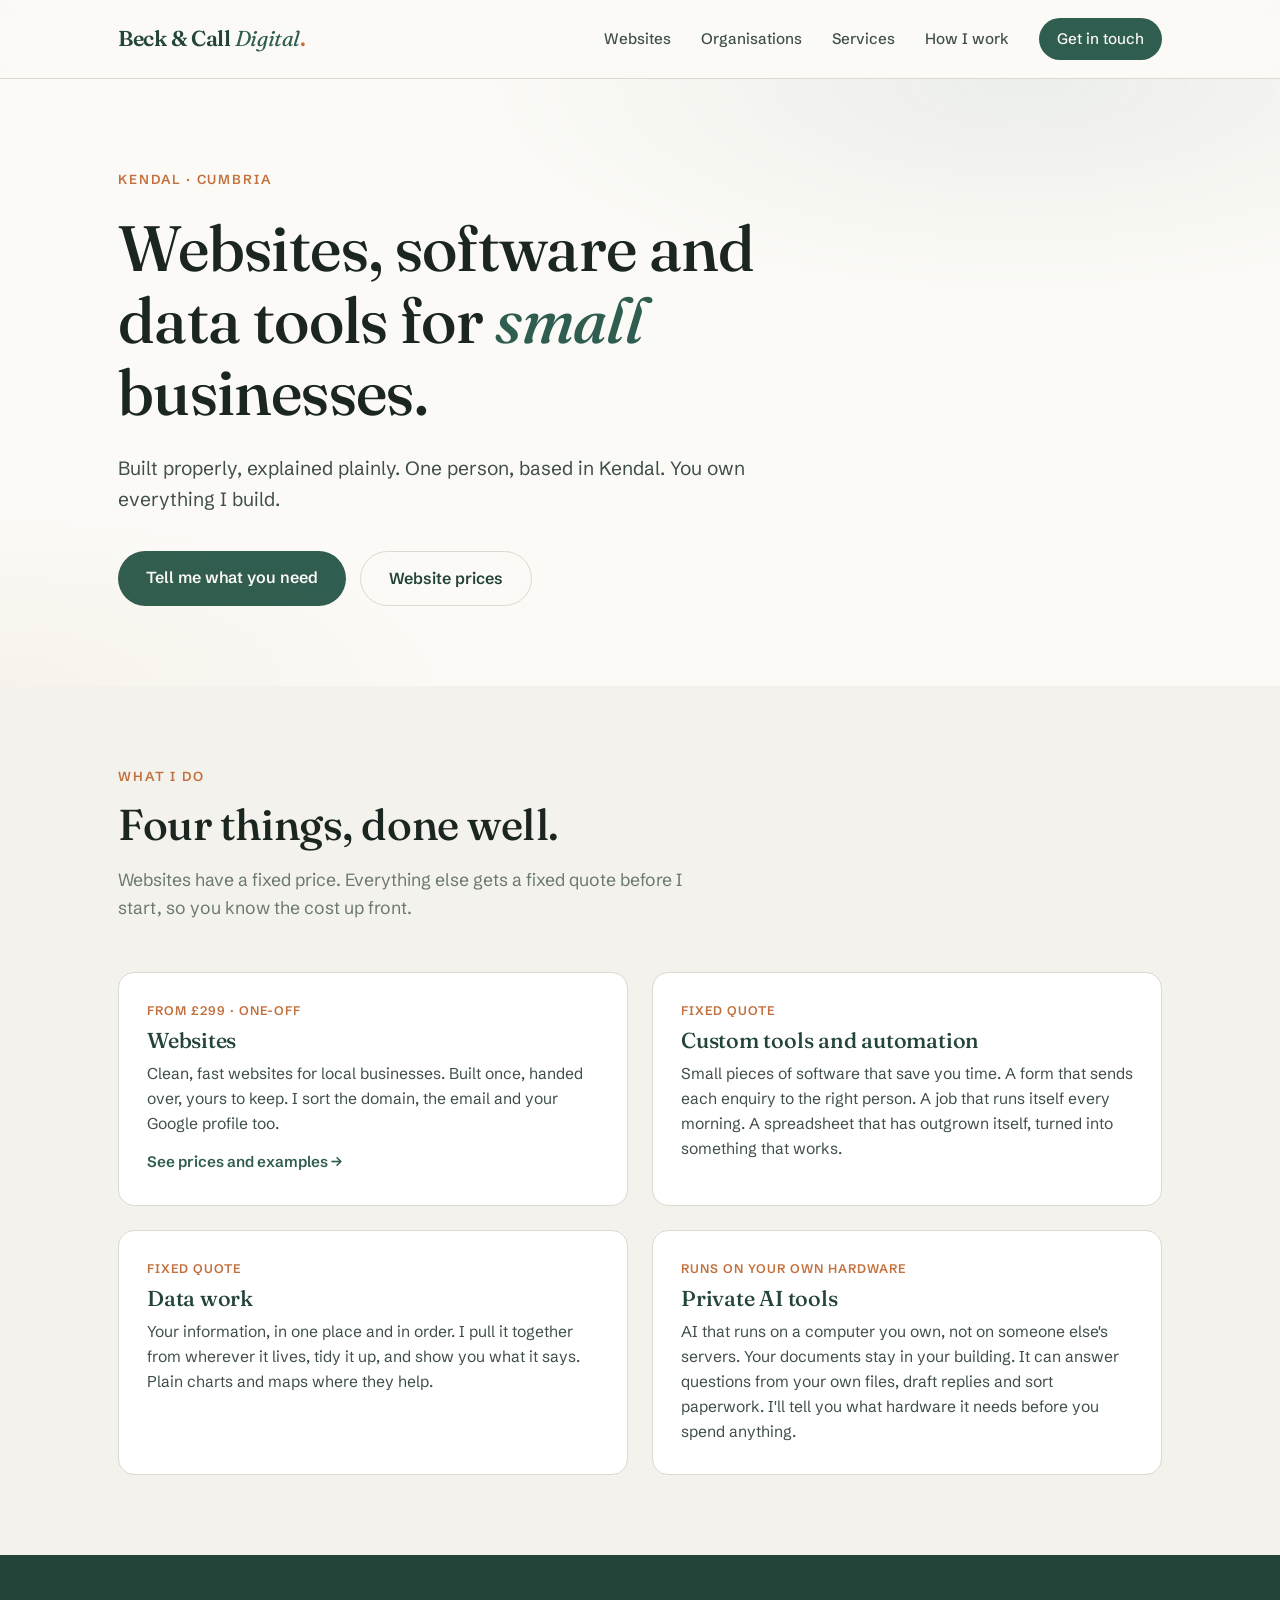
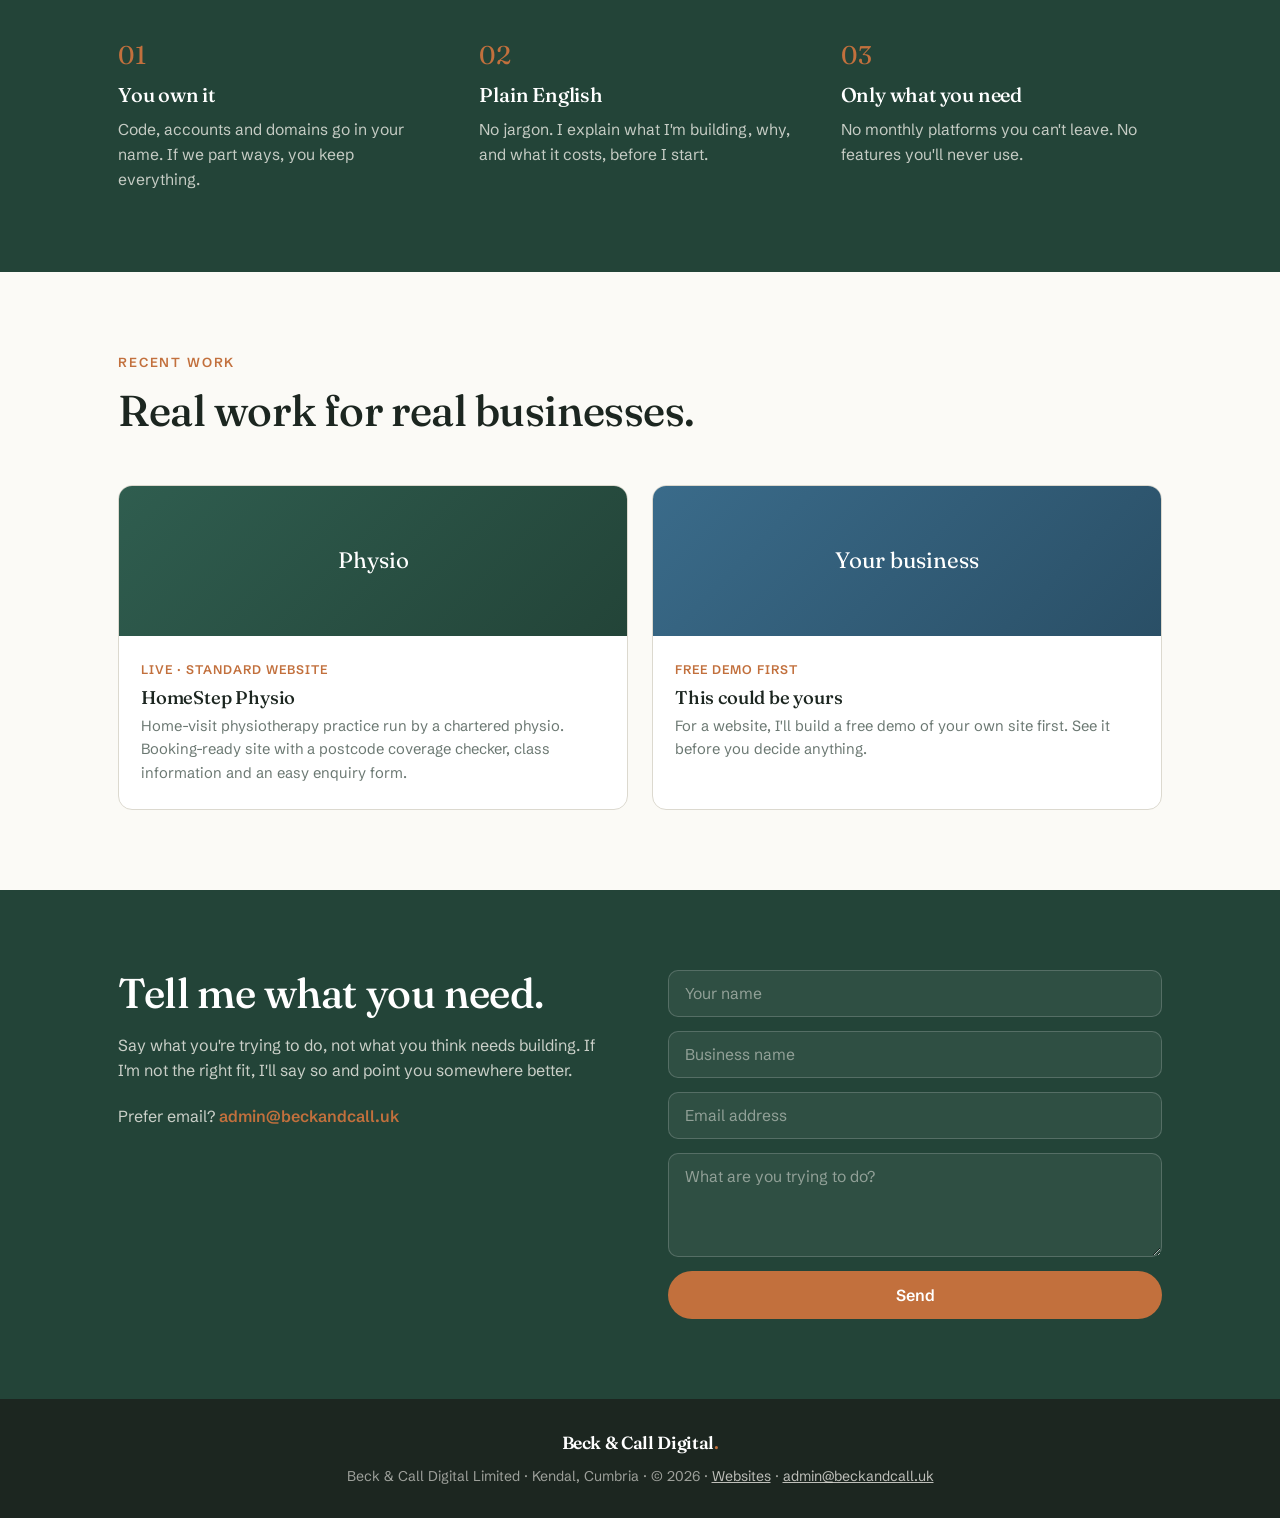
==== commit df338431: "feat: organisations page with seven figures built in code Catchment map, LIDAR terrain, river level " ====
--- a/index.html
+++ b/index.html
@@ -48,6 +48,7 @@
     <a class="logo" href="/">Beck &amp; Call <span class="logo-sub">Digital</span><span>.</span></a>
     <div class="nav-links">
       <a href="websites.html">Websites</a>
+      <a href="organisations.html">Organisations</a>
       <a href="#services">Services</a>
       <a href="#how">How I work</a>
       <a href="#contact" class="nav-cta">Get in touch</a>
--- a/assets/site.css
+++ b/assets/site.css
@@ -184,3 +184,27 @@
 footer .logo { font-size:1.1rem; display:block; margin-bottom:8px; color:#fff; }
 footer a { color: rgba(244,242,236,0.75); }
 footer .legal { display: block; margin-top: 8px; font-size: 0.8rem; color: rgba(244,242,236,0.5); }
+
+/* Figures (organisations page): SVG built by tools/org-visuals, each with a one-line caption */
+.figs .section-head { margin-bottom: 30px; }
+.figs .fig + .section-head, .figs .note + .section-head { margin-top: 20px; }
+.fig { margin: 0 0 44px; }
+.fig:last-child { margin-bottom: 0; }
+.fig-scroll { background: #fff; border: 1px solid var(--line); border-radius: 14px; overflow-x: auto; }
+.fig-scroll a { display: block; }
+.fig img { display: block; width: 100%; height: auto; min-width: 760px; }
+.fig figcaption { margin-top: 12px; font-size: 0.98rem; color: var(--slate); max-width: 78ch; }
+.fig figcaption .status, .note .status { margin-right: 4px; }
+.credit { margin-top: 26px; font-size: 0.86rem; color: var(--stone); max-width: 78ch; }
+
+/* Phones: the logo takes the first row, page links the second; in-page anchor links drop out */
+@media (max-width: 600px) {
+  .nav-inner { flex-wrap: wrap; row-gap: 10px; padding: 14px 20px; }
+  .logo { white-space: nowrap; }
+  .nav-links { width: 100%; justify-content: space-between; gap: 12px; }
+  .nav-links a[href^="#"]:not(.nav-cta), .nav-links a[href^="/#"] { display: none; }
+  .nav-links a:not(.nav-cta) { font-size: 0.95rem; }
+}
+@media (max-width: 800px) {
+  .fig figcaption::after { content: " Swipe the figure sideways, or tap it to open it full size."; color: var(--stone); }
+}
